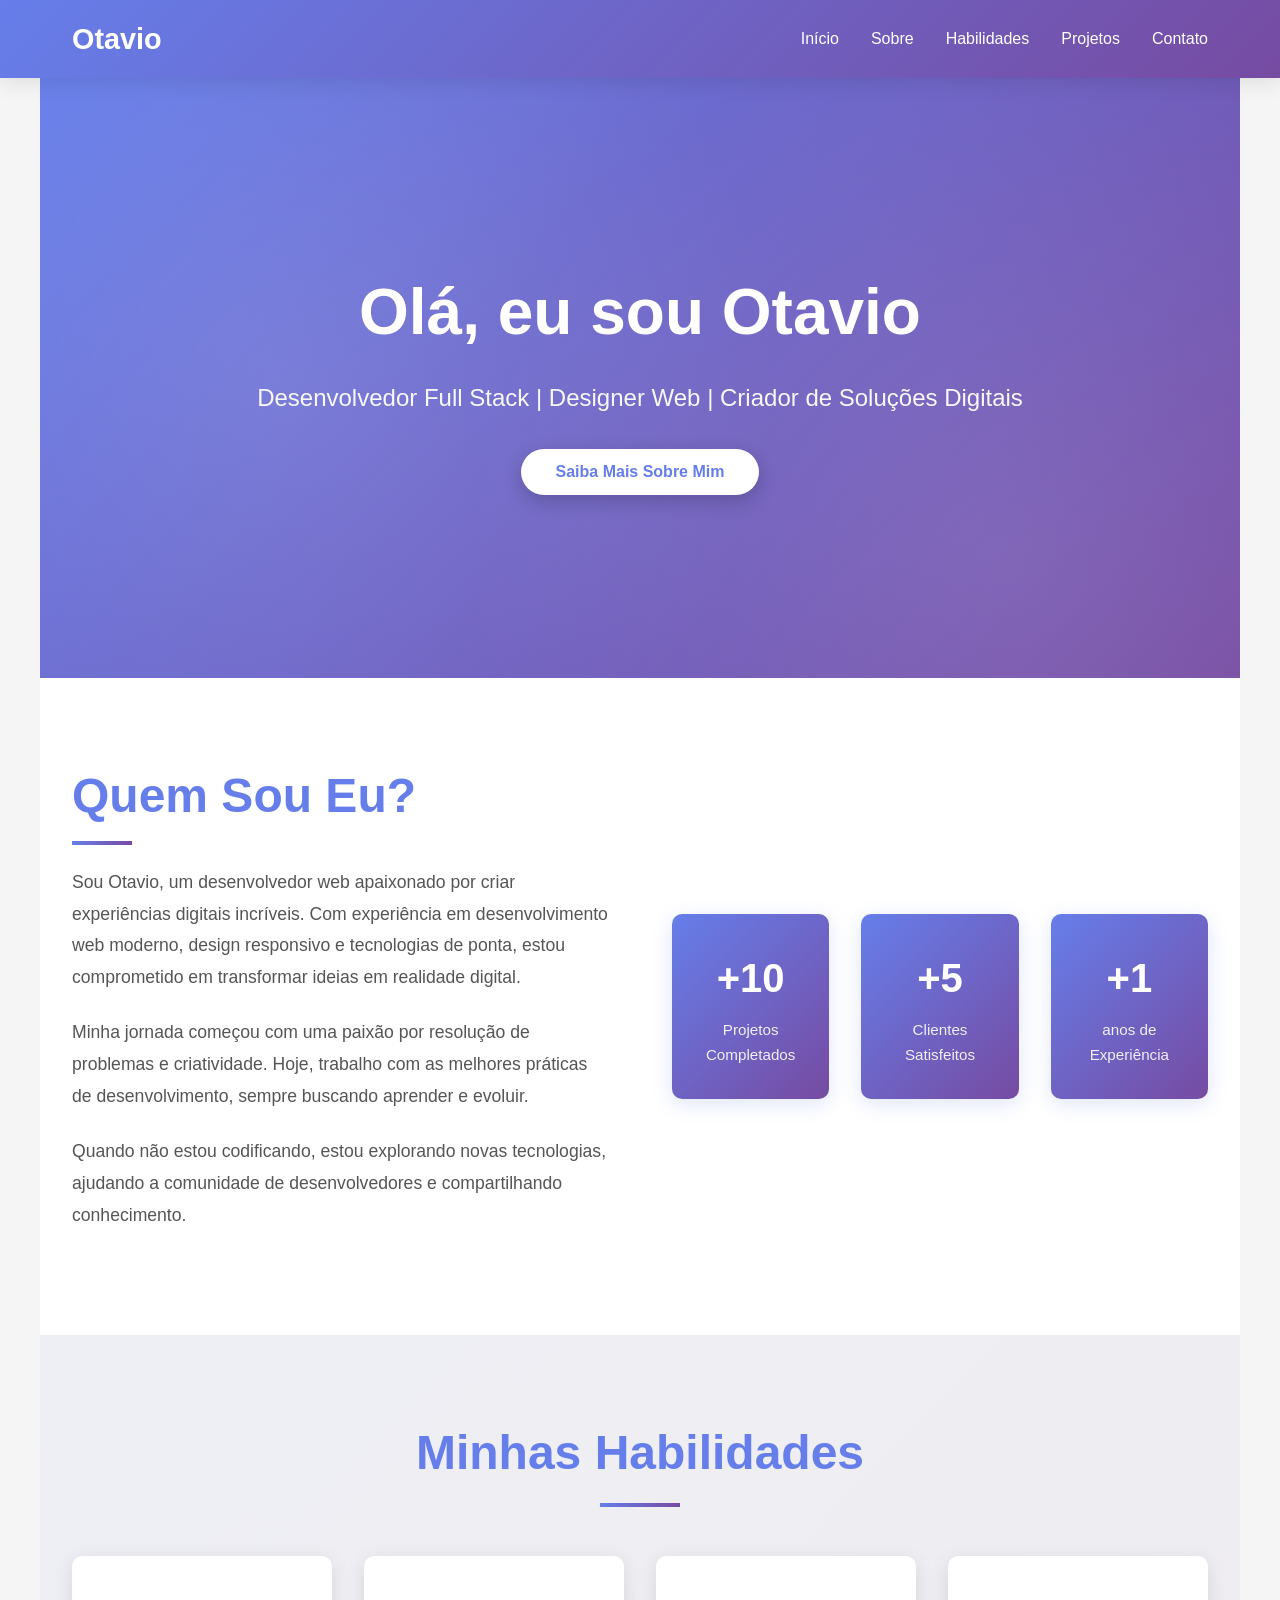
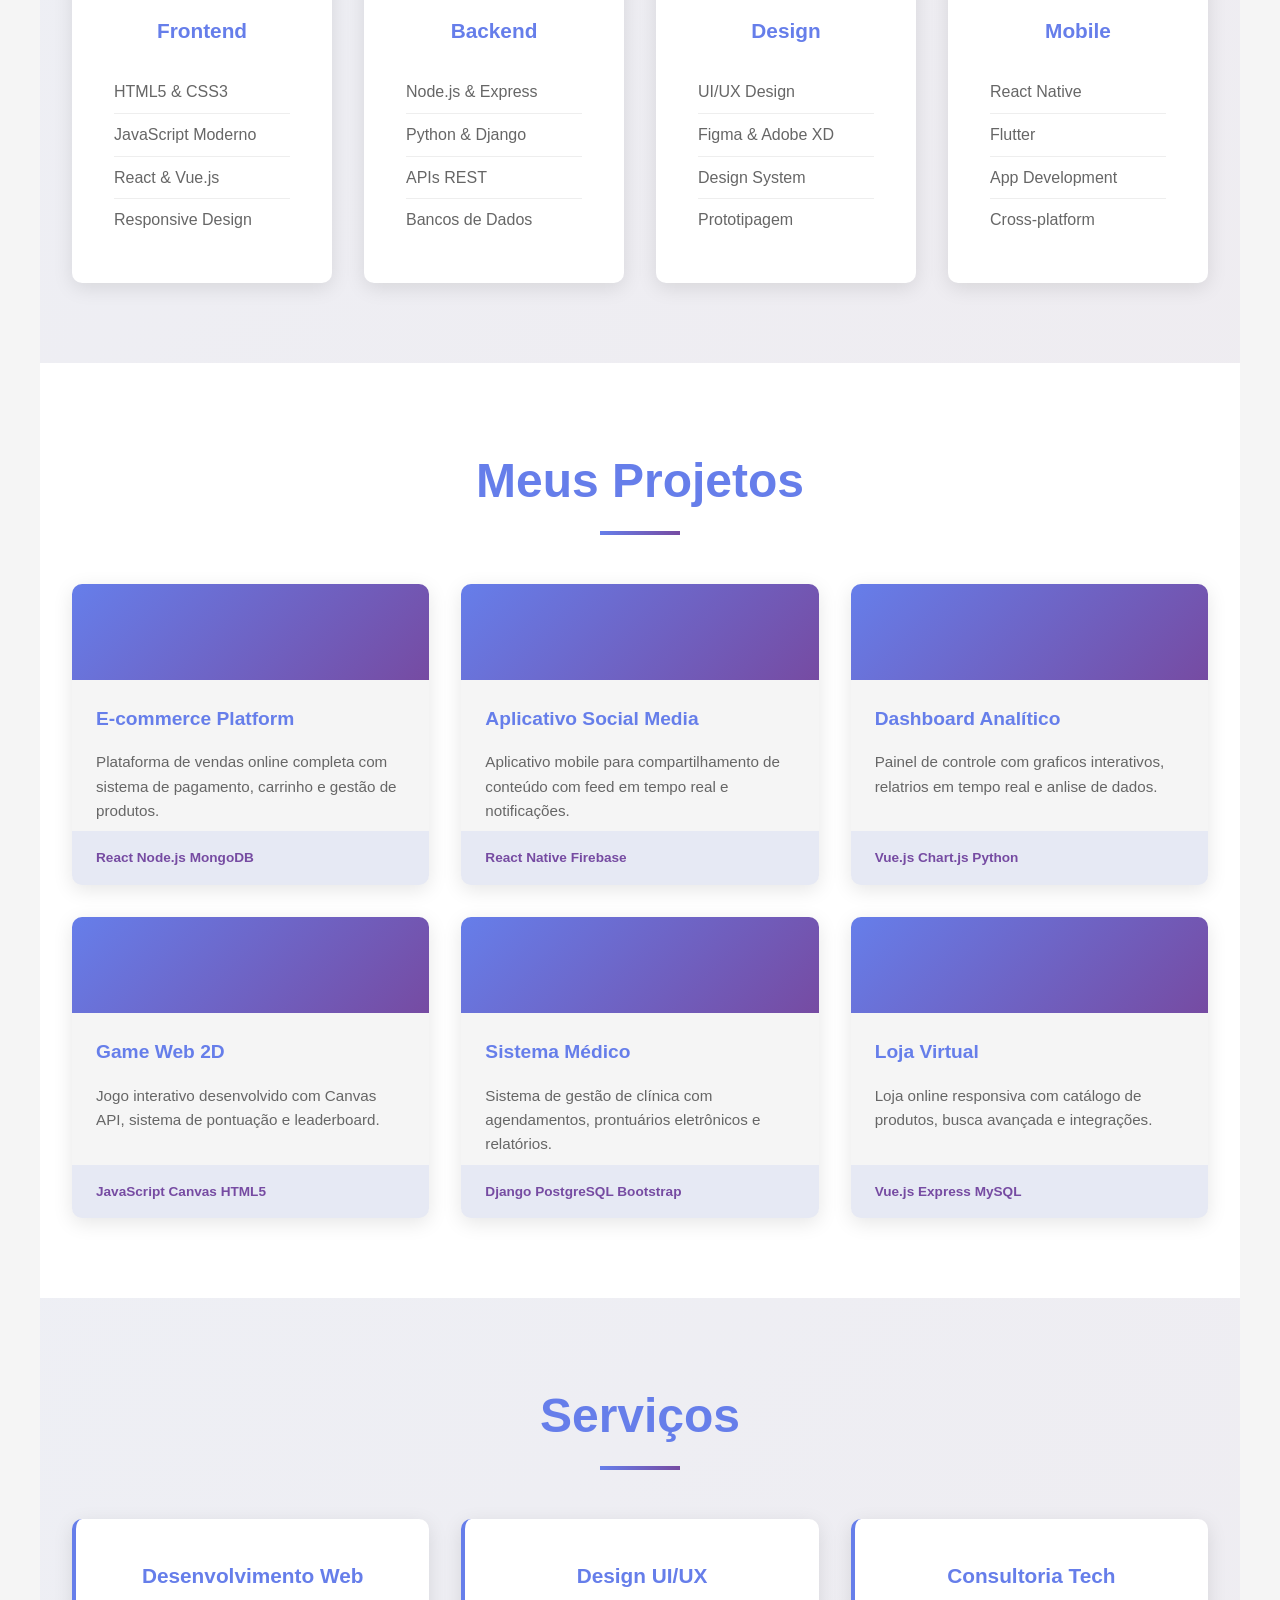
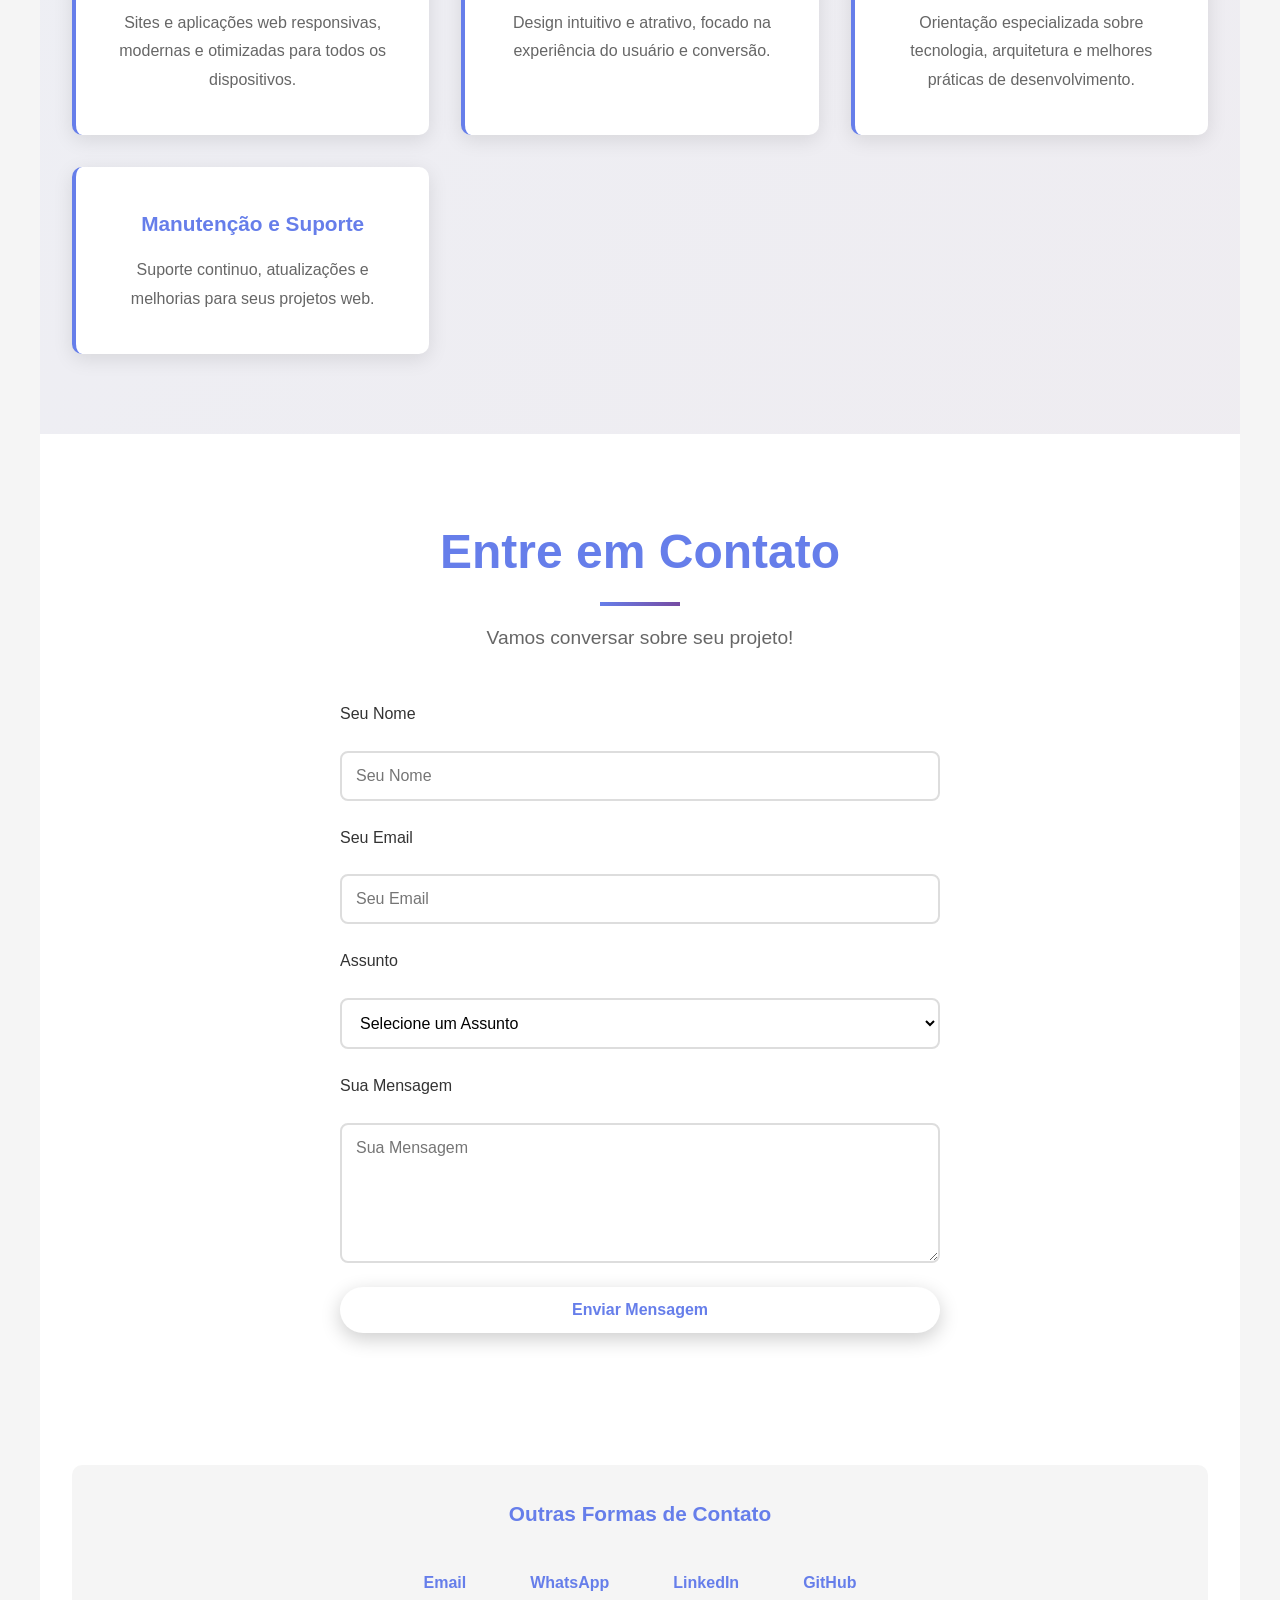
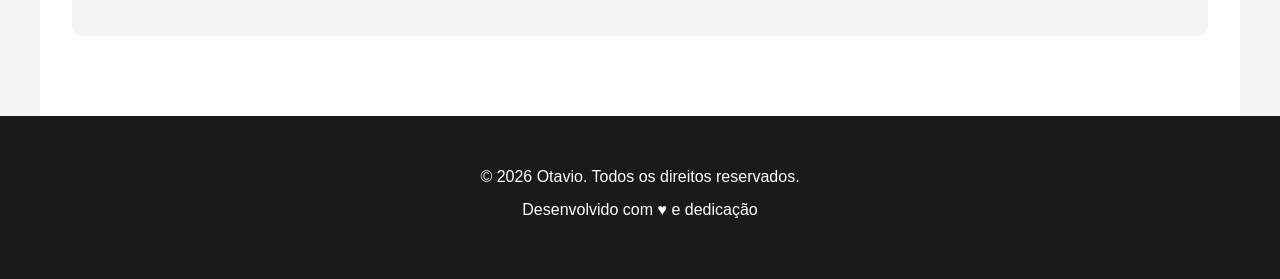
==== index.html @ f1b95c75 "Site inicial - Portfólio Otavio" ====
<!DOCTYPE html>
<html lang="pt-BR">
<head>
    <meta charset="UTF-8">
    <meta name="viewport" content="width=device-width, initial-scale=1.0">
    <meta name="description" content="Portfólio de Otavio — desenvolvedor full stack e designer web. Projetos, serviços e contato.">
    <meta name="theme-color" content="#667eea">
    <title>Otavio - Desenvolvedor & Criativo</title>
    <link rel="stylesheet" href="style.css">
    <link rel="icon" href="favicon.svg" type="image/svg+xml">
</head>
<body>
    <header>
        <nav class="navbar" aria-label="Navegação principal">
            <div class="logo">Otavio</div>
            <ul class="nav-menu">
                <li><a href="#inicio">Início</a></li>
                <li><a href="#sobre">Sobre</a></li>
                <li><a href="#habilidades">Habilidades</a></li>
                <li><a href="#projetos">Projetos</a></li>
                <li><a href="#contato">Contato</a></li>
            </ul>
        </nav>
    </header>

    <main>
        <!-- HERO SECTION -->
        <section id="inicio" class="hero">
            <div class="hero-content">
                <h1>Olá, eu sou Otavio</h1>
                <p>Desenvolvedor Full Stack | Designer Web | Criador de Soluções Digitais</p>
                <button id="btn-explorar" class="btn-primary">Saiba Mais Sobre Mim</button>
            </div>
        </section>

        <!-- ABOUT SECTION -->
        <section id="sobre" class="about">
            <div class="about-container">
                <div class="about-text">
                    <h2>Quem Sou Eu?</h2>
                    <p>Sou Otavio, um desenvolvedor web apaixonado por criar experiências digitais incríveis. Com experiência em desenvolvimento web moderno, design responsivo e tecnologias de ponta, estou comprometido em transformar ideias em realidade digital.</p>
                    <p>Minha jornada começou com uma paixão por resolução de problemas e criatividade. Hoje, trabalho com as melhores práticas de desenvolvimento, sempre buscando aprender e evoluir.</p>
                    <p>Quando não estou codificando, estou explorando novas tecnologias, ajudando a comunidade de desenvolvedores e compartilhando conhecimento.</p>
                </div>
                <div class="about-stats">
                    <div class="stat">
                        <h3>+10</h3>
                        <p>Projetos Completados</p>
                    </div>
                    <div class="stat">
                        <h3>+5</h3>
                        <p>Clientes Satisfeitos</p>
                    </div>
                    <div class="stat">
                        <h3>+1</h3>
                        <p>anos de Experiência</p>
                    </div>
                </div>
            </div>
        </section>

        <!-- SKILLS SECTION -->
        <section id="habilidades" class="skills">
            <h2>Minhas Habilidades</h2>
            <div class="skills-grid">
                <div class="skill-card">
                    <div class="skill-icon"></div>
                    <h3>Frontend</h3>
                    <ul>
                        <li>HTML5 & CSS3</li>
                        <li>JavaScript Moderno</li>
                        <li>React & Vue.js</li>
                        <li>Responsive Design</li>
                    </ul>
                </div>
                <div class="skill-card">
                    <div class="skill-icon"></div>
                    <h3>Backend</h3>
                    <ul>
                        <li>Node.js & Express</li>
                        <li>Python & Django</li>
                        <li>APIs REST</li>
                        <li>Bancos de Dados</li>
                    </ul>
                </div>
                <div class="skill-card">
                    <div class="skill-icon"></div>
                    <h3>Design</h3>
                    <ul>
                        <li>UI/UX Design</li>
                        <li>Figma & Adobe XD</li>
                        <li>Design System</li>
                        <li>Prototipagem</li>
                    </ul>
                </div>
                <div class="skill-card">
                    <div class="skill-icon"></div>
                    <h3>Mobile</h3>
                    <ul>
                        <li>React Native</li>
                        <li>Flutter</li>
                        <li>App Development</li>
                        <li>Cross-platform</li>
                    </ul>
                </div>
            </div>
        </section>

        <!-- PROJECTS SECTION -->
        <section id="projetos" class="projects">
            <h2>Meus Projetos</h2>
            <div class="projects-grid">
                <div class="project-card">
                    <div class="project-image"></div>
                    <h3>E-commerce Platform</h3>
                    <p>Plataforma de vendas online completa com sistema de pagamento, carrinho e gestão de produtos.</p>
                    <span class="project-tech">React  Node.js  MongoDB</span>
                </div>
                <div class="project-card">
                    <div class="project-image"></div>
                    <h3>Aplicativo Social Media</h3>
                    <p>Aplicativo mobile para compartilhamento de conteúdo com feed em tempo real e notificações.</p>
                    <span class="project-tech">React Native  Firebase</span>
                </div>
                <div class="project-card">
                    <div class="project-image"></div>
                    <h3>Dashboard Analítico</h3>
                    <p>Painel de controle com graficos interativos, relatrios em tempo real e anlise de dados.</p>
                    <span class="project-tech">Vue.js  Chart.js  Python</span>
                </div>
                <div class="project-card">
                    <div class="project-image"></div>
                    <h3>Game Web 2D</h3>
                    <p>Jogo interativo desenvolvido com Canvas API, sistema de pontuação e leaderboard.</p>
                    <span class="project-tech">JavaScript  Canvas  HTML5</span>
                </div>
                <div class="project-card">
                    <div class="project-image"></div>
                    <h3>Sistema Médico</h3>
                    <p>Sistema de gestão de clínica com agendamentos, prontuários eletrônicos e relatórios.</p>
                    <span class="project-tech">Django  PostgreSQL  Bootstrap</span>
                </div>
                <div class="project-card">
                    <div class="project-image"></div>
                    <h3>Loja Virtual</h3>
                    <p>Loja online responsiva com catálogo de produtos, busca avançada e integrações.</p>
                    <span class="project-tech">Vue.js  Express  MySQL</span>
                </div>
            </div>
        </section>

        <!-- SERVICES SECTION -->
        <section class="services">
            <h2>Serviços</h2>
            <div class="services-grid">
                <div class="service-card">
                    <h3>Desenvolvimento Web</h3>
                    <p>Sites e aplicações web responsivas, modernas e otimizadas para todos os dispositivos.</p>
                </div>
                <div class="service-card">
                    <h3>Design UI/UX</h3>
                    <p>Design intuitivo e atrativo, focado na experiência do usuário e conversão.</p>
                </div>
                <div class="service-card">
                    <h3>Consultoria Tech</h3>
                    <p>Orientação especializada sobre tecnologia, arquitetura e melhores práticas de desenvolvimento.</p>
                </div>
                <div class="service-card">
                    <h3>Manutenção e Suporte</h3>
                    <p>Suporte continuo, atualizações e melhorias para seus projetos web.</p>
                </div>
            </div>
        </section>

        <!-- CONTACT SECTION -->
        <section id="contato" class="contact">
            <h2>Entre em Contato</h2>
            <p class="contact-subtitle">Vamos conversar sobre seu projeto!</p>
                <form id="contact-form" class="contact-form">
                <label class="sr-only" for="name">Seu Nome</label>
                <input id="name" name="name" type="text" placeholder="Seu Nome" required>

                <label class="sr-only" for="email">Seu Email</label>
                <input id="email" name="email" type="email" placeholder="Seu Email" required>

                <label class="sr-only" for="subject">Assunto</label>
                <select id="subject" name="subject" required>
                    <option value="">Selecione um Assunto</option>
                    <option value="projeto">Novo Projeto</option>
                    <option value="consultoria">Consultoria</option>
                    <option value="suporte">Suporte</option>
                    <option value="outro">Outro</option>
                </select>

                <label class="sr-only" for="message">Sua Mensagem</label>
                <textarea id="message" name="message" placeholder="Sua Mensagem" rows="6" required></textarea>

                <button type="submit" class="btn-primary">Enviar Mensagem</button>
            </form>
            <div id="form-message"></div>
            
            <div class="contact-info">
                <h3>Outras Formas de Contato</h3>
                <div class="contact-links">
                    <a href="mailto:otavioilha15@gmail.com"> Email</a>
                    <a href="https://wa.me/5512992494622" target="_blank" rel="noopener noreferrer"> WhatsApp</a>
                    <a href="https://www.linkedin.com/" target="_blank" rel="noopener noreferrer"> LinkedIn</a>
                    <a href="https://github.com/" target="_blank" rel="noopener noreferrer"> GitHub</a>
                </div>
            </div>
        </section>
    </main>

    <footer>
        <p>&copy; 2026 Otavio. Todos os direitos reservados.</p>
        <p>Desenvolvido com ♥ e dedicação</p>
    </footer>

    <script src="script.js"></script>
</body>
</html>
---- style.css ----
* {
    margin: 0;
    padding: 0;
    box-sizing: border-box;
}

:root {
    --primary: #667eea;
    --secondary: #764ba2;
    --dark: #1a1a1a;
    --light: #f5f5f5;
    --white: #ffffff;
    --accent: #ff6b6b;
}

html {
    scroll-behavior: smooth;
}

body {
    font-family: 'Segoe UI', Tahoma, Geneva, Verdana, sans-serif;
    line-height: 1.6;
    color: #333;
    background: var(--light);
}

/* HEADER E NAVBAR */
header {
    background: linear-gradient(135deg, var(--primary) 0%, var(--secondary) 100%);
    position: sticky;
    top: 0;
    z-index: 1000;
    box-shadow: 0 4px 20px rgba(0, 0, 0, 0.1);
}

.navbar {
    max-width: 1200px;
    margin: 0 auto;
    display: flex;
    justify-content: space-between;
    align-items: center;
    padding: 1rem 2rem;
}

.logo {
    font-size: 1.8rem;
    font-weight: bold;
    color: var(--white);
    text-decoration: none;
}

.nav-menu {
    display: flex;
    list-style: none;
    gap: 2rem;
}

.nav-menu a {
    color: var(--white);
    text-decoration: none;
    transition: opacity 0.3s, text-shadow 0.3s;
    font-weight: 500;
}

.nav-menu a:hover {
    opacity: 0.8;
    text-shadow: 0 0 10px rgba(255, 255, 255, 0.5);
}

/* HERO SECTION */
.hero {
    background: linear-gradient(135deg, var(--primary) 0%, var(--secondary) 100%);
    color: var(--white);
    padding: 120px 2rem;
    text-align: center;
    min-height: 600px;
    display: flex;
    align-items: center;
    justify-content: center;
    position: relative;
    overflow: hidden;
}

.hero::before {
    content: '';
    position: absolute;
    top: 0;
    left: 0;
    right: 0;
    bottom: 0;
    background: radial-gradient(circle at 20% 50%, rgba(255, 255, 255, 0.1) 0%, transparent 50%),
                radial-gradient(circle at 80% 80%, rgba(255, 255, 255, 0.1) 0%, transparent 50%);
    pointer-events: none;
}

.hero-content {
    position: relative;
    z-index: 1;
}

.hero-content h1 {
    font-size: 4rem;
    margin-bottom: 1rem;
    animation: slideDown 0.8s ease-out;
    font-weight: 700;
}

.hero-content p {
    font-size: 1.5rem;
    margin-bottom: 2rem;
    animation: slideUp 0.8s ease-out;
    opacity: 0.95;
}

@keyframes slideDown {
    from {
        opacity: 0;
        transform: translateY(-30px);
    }
    to {
        opacity: 1;
        transform: translateY(0);
    }
}

@keyframes slideUp {
    from {
        opacity: 0;
        transform: translateY(30px);
    }
    to {
        opacity: 1;
        transform: translateY(0);
    }
}

/* BUTTONS */
.btn-primary {
    background: var(--white);
    color: var(--primary);
    padding: 14px 35px;
    border: none;
    border-radius: 50px;
    font-size: 1rem;
    font-weight: bold;
    cursor: pointer;
    transition: all 0.3s ease;
    box-shadow: 0 6px 20px rgba(0, 0, 0, 0.2);
    display: inline-block;
}

.btn-primary:hover {
    transform: translateY(-3px);
    box-shadow: 0 10px 30px rgba(0, 0, 0, 0.3);
}

.btn-primary:active {
    transform: translateY(0);
}

/* MAIN */
main {
    max-width: 1200px;
    margin: 0 auto;
}

/* ABOUT SECTION */
.about {
    padding: 80px 2rem;
    background: var(--white);
}

.about-container {
    display: grid;
    grid-template-columns: 1fr 1fr;
    gap: 4rem;
    align-items: center;
}

.about-text h2 {
    font-size: 3rem;
    color: var(--primary);
    margin-bottom: 2rem;
    position: relative;
}

.about-text h2::after {
    content: '';
    position: absolute;
    bottom: -10px;
    left: 0;
    width: 60px;
    height: 4px;
    background: linear-gradient(90deg, var(--primary), var(--secondary));
}

.about-text p {
    font-size: 1.1rem;
    color: #555;
    margin-bottom: 1.5rem;
    line-height: 1.8;
}

.about-stats {
    display: grid;
    grid-template-columns: repeat(3, 1fr);
    gap: 2rem;
}

.stat {
    background: linear-gradient(135deg, var(--primary) 0%, var(--secondary) 100%);
    color: var(--white);
    padding: 2rem;
    border-radius: 10px;
    text-align: center;
    box-shadow: 0 5px 20px rgba(102, 126, 234, 0.2);
}

.stat h3 {
    font-size: 2.5rem;
    margin-bottom: 0.5rem;
}

.stat p {
    font-size: 0.95rem;
    opacity: 0.9;
}

/* SKILLS SECTION */
.skills {
    padding: 80px 2rem;
    background: linear-gradient(135deg, rgba(102, 126, 234, 0.05) 0%, rgba(118, 75, 162, 0.05) 100%);
}

.skills h2 {
    text-align: center;
    font-size: 3rem;
    color: var(--primary);
    margin-bottom: 4rem;
    position: relative;
}

.skills h2::after {
    content: '';
    position: absolute;
    bottom: -15px;
    left: 50%;
    transform: translateX(-50%);
    width: 80px;
    height: 4px;
    background: linear-gradient(90deg, var(--primary), var(--secondary));
}

.skills-grid {
    display: grid;
    grid-template-columns: repeat(auto-fit, minmax(250px, 1fr));
    gap: 2rem;
}

.skill-card {
    background: var(--white);
    padding: 2.5rem;
    border-radius: 10px;
    text-align: center;
    box-shadow: 0 5px 20px rgba(0, 0, 0, 0.1);
    transition: all 0.3s;
    border: 2px solid transparent;
}

.skill-card:hover {
    transform: translateY(-10px);
    border-color: var(--primary);
    box-shadow: 0 15px 40px rgba(102, 126, 234, 0.2);
}

.skill-icon {
    font-size: 3rem;
    margin-bottom: 1rem;
}

.skill-card h3 {
    color: var(--primary);
    margin-bottom: 1.5rem;
    font-size: 1.3rem;
}

.skill-card ul {
    list-style: none;
    text-align: left;
}

.skill-card li {
    padding: 0.5rem 0;
    color: #666;
    border-bottom: 1px solid #eee;
}

.skill-card li:last-child {
    border-bottom: none;
}

/* PROJECTS SECTION */
.projects {
    padding: 80px 2rem;
    background: var(--white);
}

.projects h2 {
    text-align: center;
    font-size: 3rem;
    color: var(--primary);
    margin-bottom: 4rem;
    position: relative;
}

.projects h2::after {
    content: '';
    position: absolute;
    bottom: -15px;
    left: 50%;
    transform: translateX(-50%);
    width: 80px;
    height: 4px;
    background: linear-gradient(90deg, var(--primary), var(--secondary));
}

.projects-grid {
    display: grid;
    grid-template-columns: repeat(auto-fit, minmax(300px, 1fr));
    gap: 2rem;
}

.project-card {
    background: var(--light);
    border-radius: 10px;
    overflow: hidden;
    box-shadow: 0 5px 20px rgba(0, 0, 0, 0.1);
    transition: all 0.3s;
    display: flex;
    flex-direction: column;
}

.project-card:hover {
    transform: translateY(-10px);
    box-shadow: 0 15px 40px rgba(102, 126, 234, 0.2);
}

.project-image {
    background: linear-gradient(135deg, var(--primary) 0%, var(--secondary) 100%);
    color: var(--white);
    font-size: 3rem;
    padding: 3rem;
    text-align: center;
    display: flex;
    align-items: center;
    justify-content: center;
}

.project-card h3 {
    color: var(--primary);
    padding: 1.5rem 1.5rem 0.5rem;
    font-size: 1.2rem;
}

.project-card p {
    padding: 0.5rem 1.5rem;
    color: #666;
    font-size: 0.95rem;
    flex-grow: 1;
}

.project-tech {
    display: block;
    padding: 1rem 1.5rem;
    color: var(--secondary);
    font-size: 0.85rem;
    font-weight: bold;
    background: rgba(102, 126, 234, 0.1);
}

/* SERVICES SECTION */
.services {
    padding: 80px 2rem;
    background: linear-gradient(135deg, rgba(102, 126, 234, 0.05) 0%, rgba(118, 75, 162, 0.05) 100%);
}

.services h2 {
    text-align: center;
    font-size: 3rem;
    color: var(--primary);
    margin-bottom: 4rem;
    position: relative;
}

.services h2::after {
    content: '';
    position: absolute;
    bottom: -15px;
    left: 50%;
    transform: translateX(-50%);
    width: 80px;
    height: 4px;
    background: linear-gradient(90deg, var(--primary), var(--secondary));
}

.services-grid {
    display: grid;
    grid-template-columns: repeat(auto-fit, minmax(280px, 1fr));
    gap: 2rem;
}

.service-card {
    background: var(--white);
    padding: 2.5rem;
    border-radius: 10px;
    text-align: center;
    box-shadow: 0 5px 20px rgba(0, 0, 0, 0.1);
    transition: all 0.3s;
    border-left: 4px solid var(--primary);
}

.service-card:hover {
    transform: translateY(-10px);
    box-shadow: 0 15px 40px rgba(102, 126, 234, 0.2);
    border-left-color: var(--accent);
}

.service-card h3 {
    color: var(--primary);
    margin-bottom: 1rem;
    font-size: 1.3rem;
}

.service-card p {
    color: #666;
    line-height: 1.8;
}

/* CONTACT SECTION */
.contact {
    padding: 80px 2rem;
    background: var(--white);
}

.contact h2 {
    text-align: center;
    font-size: 3rem;
    color: var(--primary);
    margin-bottom: 1rem;
    position: relative;
}

.contact h2::after {
    content: '';
    position: absolute;
    bottom: -15px;
    left: 50%;
    transform: translateX(-50%);
    width: 80px;
    height: 4px;
    background: linear-gradient(90deg, var(--primary), var(--secondary));
}

.contact-subtitle {
    text-align: center;
    font-size: 1.2rem;
    color: #666;
    margin-bottom: 3rem;
    margin-top: 2rem;
}

.contact-form {
    max-width: 600px;
    margin: 3rem auto;
    display: flex;
    flex-direction: column;
    gap: 1.5rem;
}

.contact-form input,
.contact-form select,
.contact-form textarea {
    padding: 14px;
    border: 2px solid #ddd;
    border-radius: 8px;
    font-family: inherit;
    font-size: 1rem;
    transition: all 0.3s;
    background: var(--white);
}

.contact-form input:focus,
.contact-form select:focus,
.contact-form textarea:focus {
    outline: none;
    border-color: var(--primary);
    box-shadow: 0 0 0 4px rgba(102, 126, 234, 0.1);
}

#form-message {
    text-align: center;
    margin-top: 1rem;
    min-height: 20px;
    font-weight: bold;
    padding: 0.5rem;
}

.contact-info {
    margin-top: 4rem;
    text-align: center;
    padding: 2rem;
    background: var(--light);
    border-radius: 10px;
}

.contact-info h3 {
    color: var(--primary);
    margin-bottom: 2rem;
    font-size: 1.3rem;
}

.contact-links {
    display: flex;
    gap: 2rem;
    justify-content: center;
    flex-wrap: wrap;
}

.contact-links a {
    color: var(--primary);
    text-decoration: none;
    font-weight: bold;
    transition: all 0.3s;
    padding: 0.5rem 1rem;
    border-radius: 5px;
}

.contact-links a:hover {
    background: var(--primary);
    color: var(--white);
}

/* FOOTER */
footer {
    background: var(--dark);
    color: var(--white);
    text-align: center;
    padding: 3rem 2rem;
    margin-top: 0;
}

footer p {
    margin-bottom: 0.5rem;
}

/* RESPONSIVE */
@media (max-width: 768px) {
    .hero-content h1 {
        font-size: 2.5rem;
    }

    .hero-content p {
        font-size: 1.1rem;
    }

    .nav-menu {
        gap: 1rem;
        font-size: 0.9rem;
    }

    .about-container {
        grid-template-columns: 1fr;
        gap: 2rem;
    }

    .about-stats {
        grid-template-columns: 1fr;
    }

    .about-text h2,
    .skills h2,
    .projects h2,
    .services h2,
    .contact h2 {
        font-size: 2rem;
    }

    .hero {
        padding: 60px 1rem;
        min-height: 400px;
    }
}

@media (max-width: 480px) {
    .navbar {
        flex-direction: column;
        gap: 1rem;
        padding: 0.5rem 1rem;
    }

    .nav-menu {
        flex-direction: column;
        gap: 0.5rem;
        text-align: center;
    }

    .hero-content h1 {
        font-size: 1.8rem;
    }

    .hero-content p {
        font-size: 1rem;
    }

    .skills-grid,
    .projects-grid,
    .services-grid {
        grid-template-columns: 1fr;
    }

    .about-text h2,
    .skills h2,
    .projects h2,
    .services h2,
    .contact h2 {
        font-size: 1.5rem;
    }

    .contact-links {
        gap: 0.5rem;
    }
}
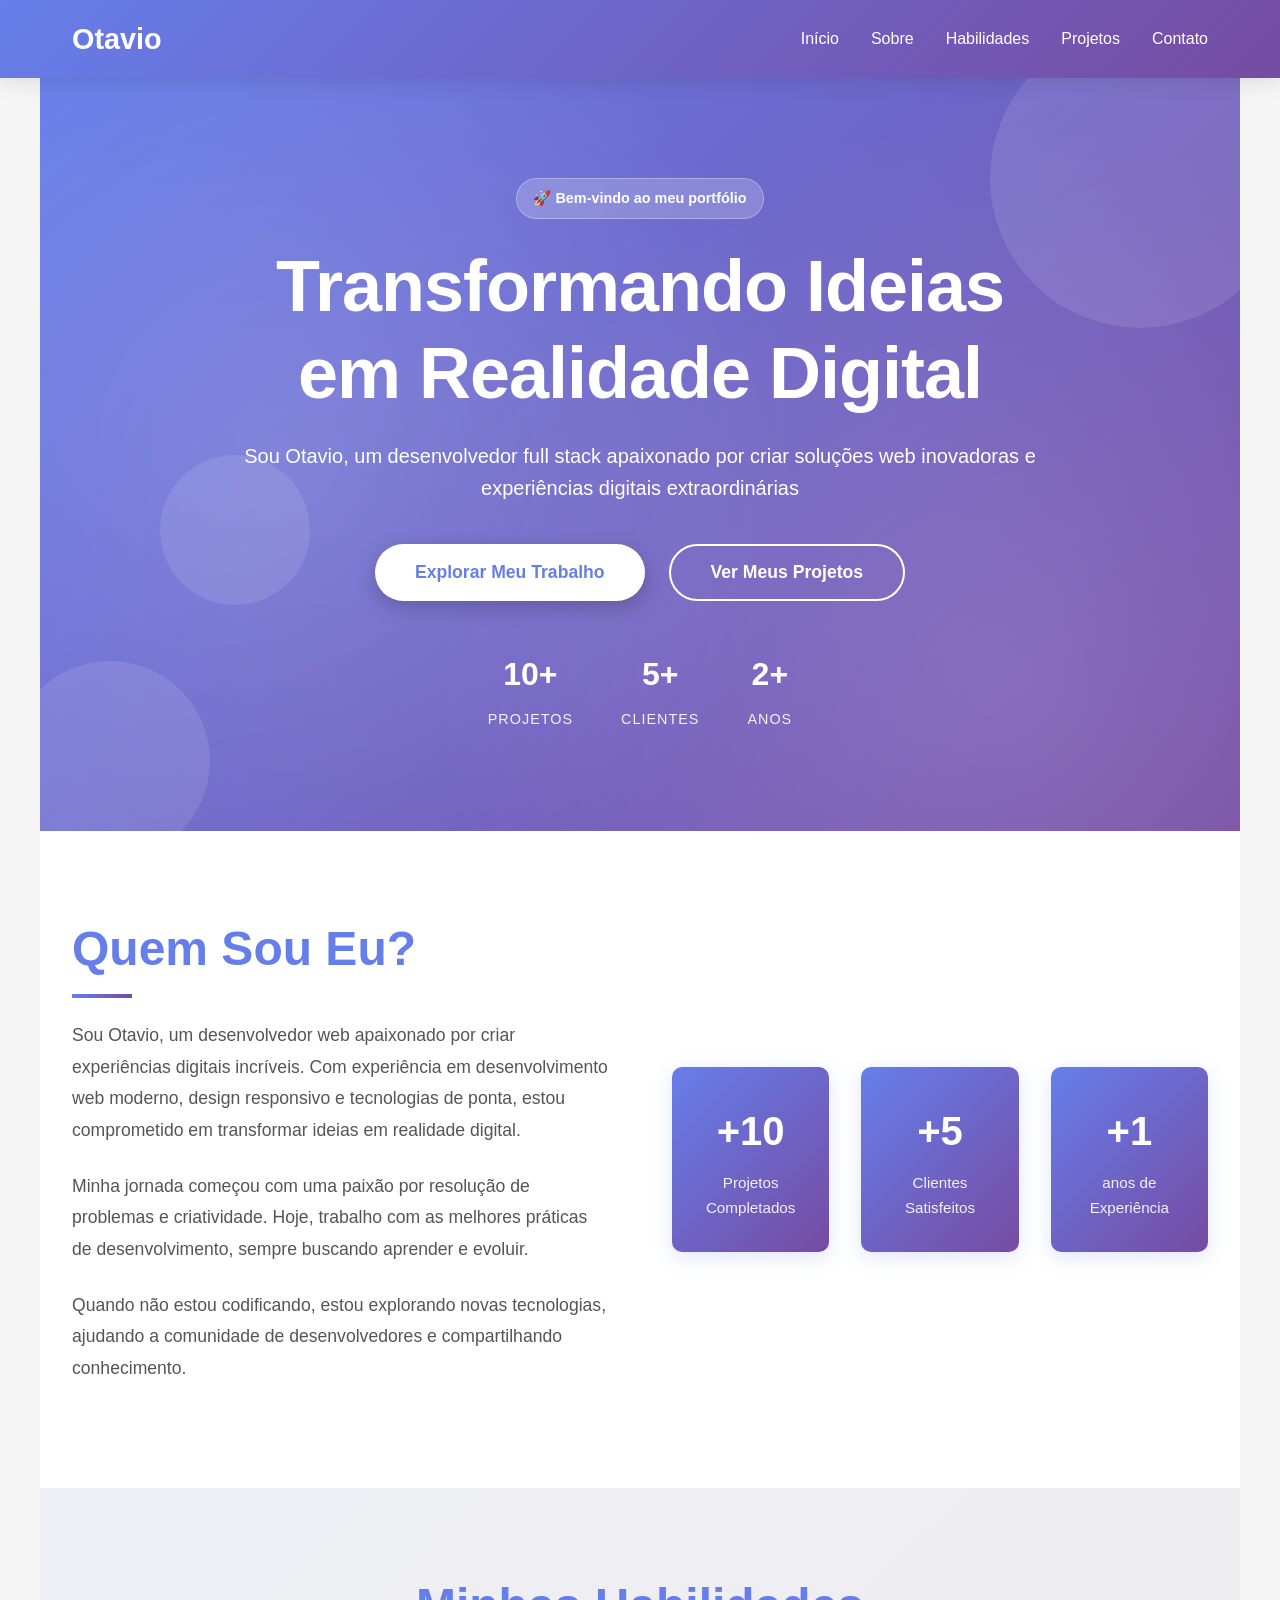
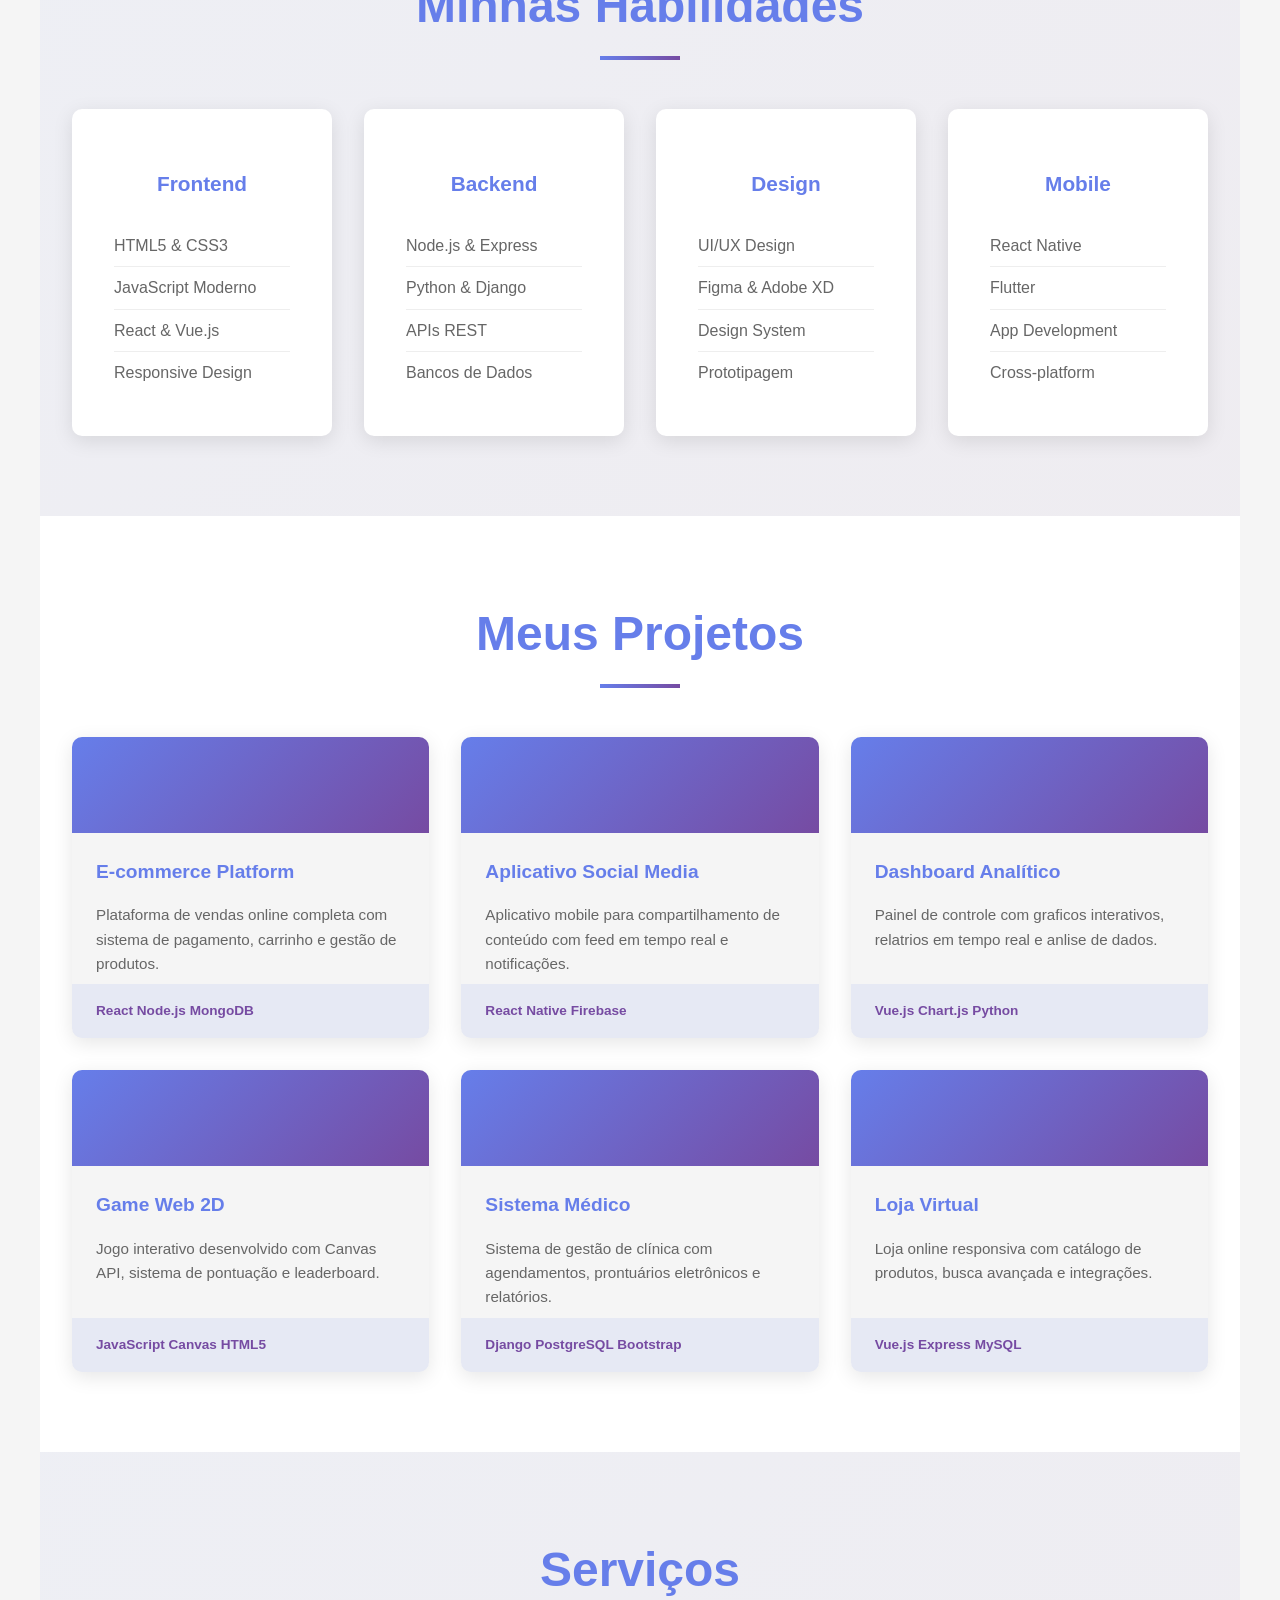
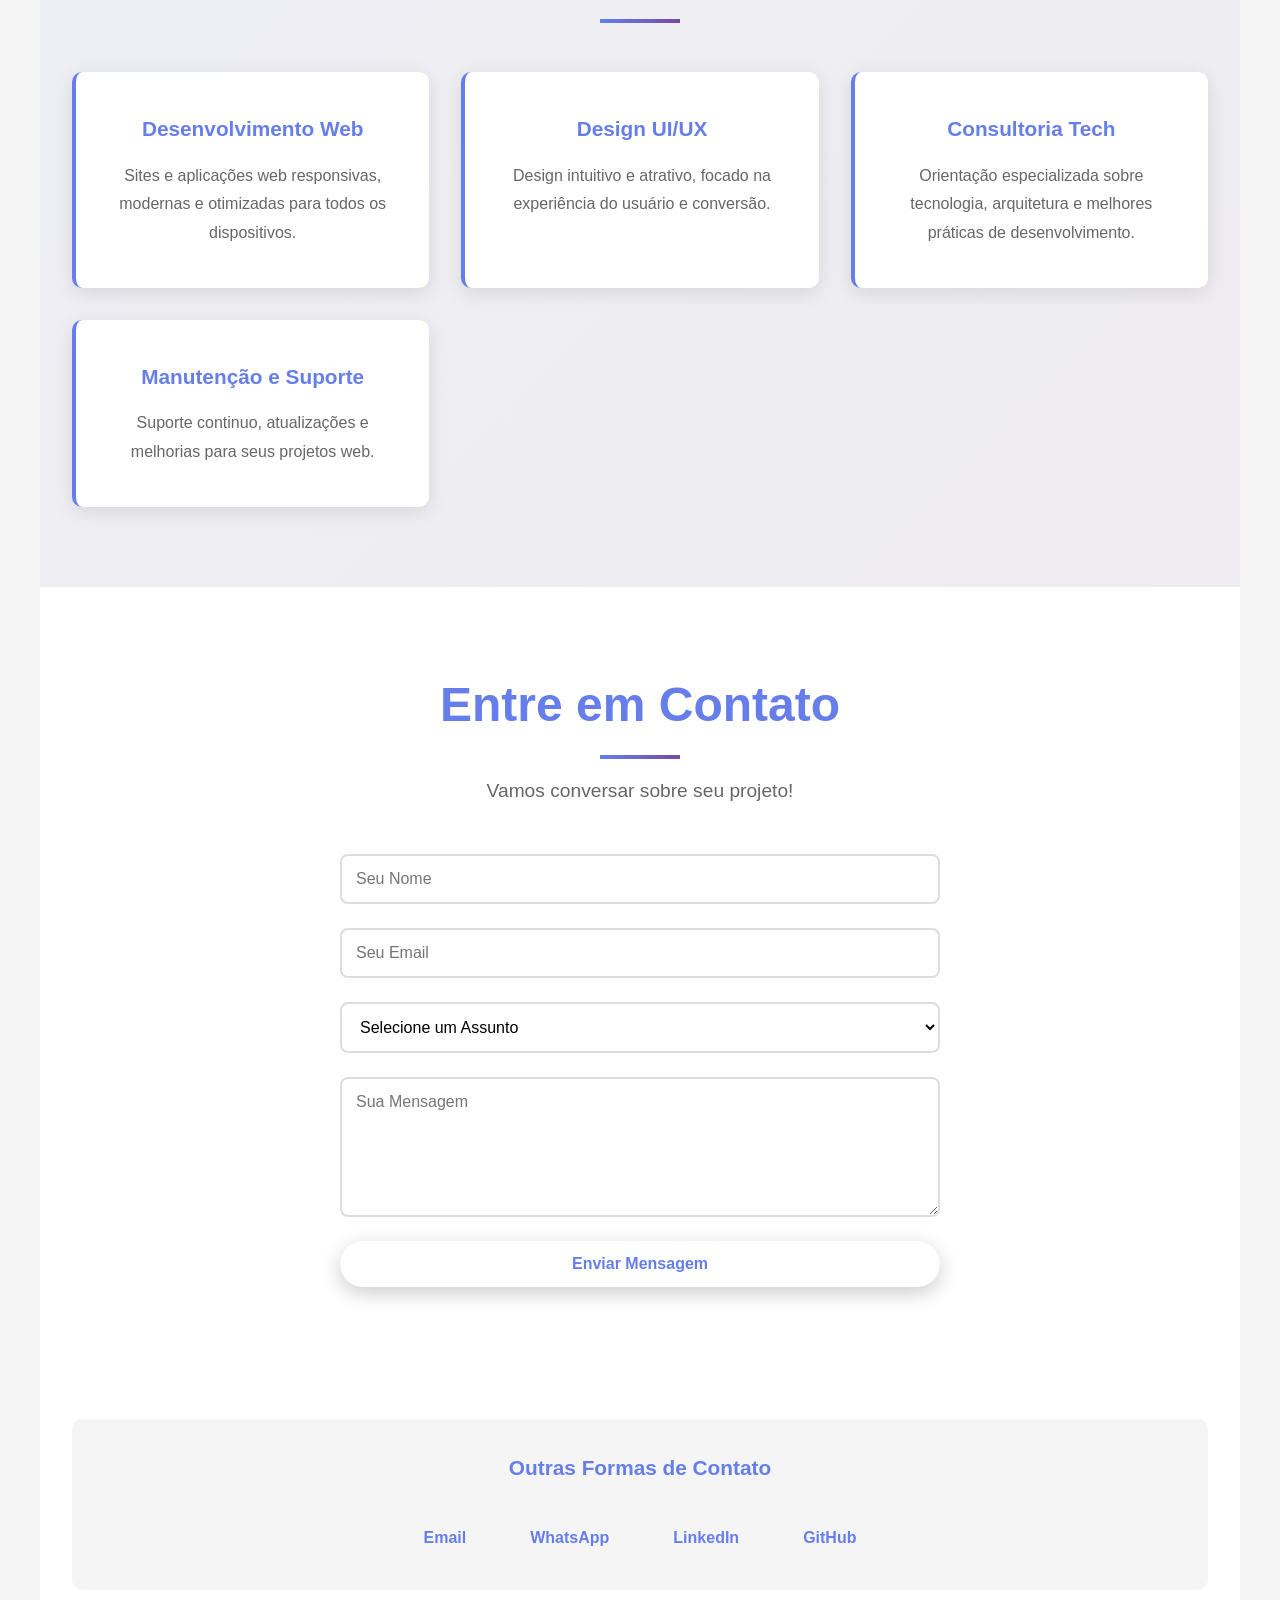
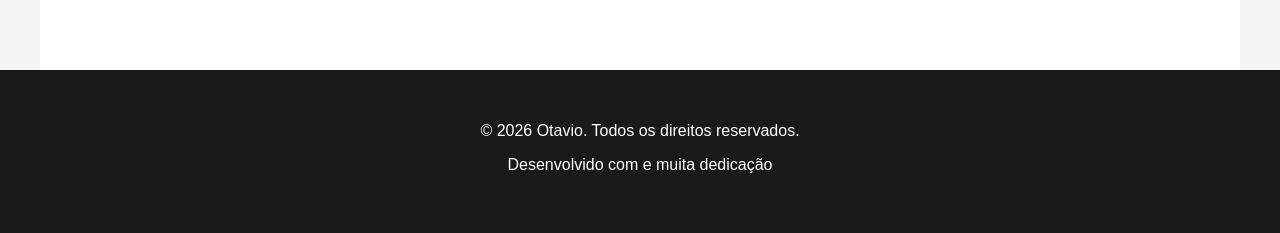
==== commit a523df96: "Modernize hero section with animated background, improved typography, and new CTA buttons" ====
--- a/index.html
+++ b/index.html
@@ -3,15 +3,12 @@
 <head>
     <meta charset="UTF-8">
     <meta name="viewport" content="width=device-width, initial-scale=1.0">
-    <meta name="description" content="Portfólio de Otavio — desenvolvedor full stack e designer web. Projetos, serviços e contato.">
-    <meta name="theme-color" content="#667eea">
     <title>Otavio - Desenvolvedor & Criativo</title>
     <link rel="stylesheet" href="style.css">
-    <link rel="icon" href="favicon.svg" type="image/svg+xml">
 </head>
 <body>
     <header>
-        <nav class="navbar" aria-label="Navegação principal">
+        <nav class="navbar">
             <div class="logo">Otavio</div>
             <ul class="nav-menu">
                 <li><a href="#inicio">Início</a></li>
@@ -26,10 +23,33 @@
     <main>
         <!-- HERO SECTION -->
         <section id="inicio" class="hero">
+            <div class="hero-bg-shapes">
+                <div class="shape shape-1"></div>
+                <div class="shape shape-2"></div>
+                <div class="shape shape-3"></div>
+            </div>
             <div class="hero-content">
-                <h1>Olá, eu sou Otavio</h1>
-                <p>Desenvolvedor Full Stack | Designer Web | Criador de Soluções Digitais</p>
-                <button id="btn-explorar" class="btn-primary">Saiba Mais Sobre Mim</button>
+                <div class="hero-tag">🚀 Bem-vindo ao meu portfólio</div>
+                <h1 class="hero-title">Transformando Ideias em Realidade Digital</h1>
+                <p class="hero-subtitle">Sou Otavio, um desenvolvedor full stack apaixonado por criar soluções web inovadoras e experiências digitais extraordinárias</p>
+                <div class="hero-buttons">
+                    <button id="btn-explorar" class="btn-primary btn-lg">Explorar Meu Trabalho</button>
+                    <button class="btn-secondary btn-lg">Ver Meus Projetos</button>
+                </div>
+                <div class="hero-stats">
+                    <div class="stat-item">
+                        <span class="stat-number">10+</span>
+                        <span class="stat-label">Projetos</span>
+                    </div>
+                    <div class="stat-item">
+                        <span class="stat-number">5+</span>
+                        <span class="stat-label">Clientes</span>
+                    </div>
+                    <div class="stat-item">
+                        <span class="stat-number">2+</span>
+                        <span class="stat-label">Anos</span>
+                    </div>
+                </div>
             </div>
         </section>
 
@@ -176,25 +196,17 @@
         <section id="contato" class="contact">
             <h2>Entre em Contato</h2>
             <p class="contact-subtitle">Vamos conversar sobre seu projeto!</p>
-                <form id="contact-form" class="contact-form">
-                <label class="sr-only" for="name">Seu Nome</label>
-                <input id="name" name="name" type="text" placeholder="Seu Nome" required>
-
-                <label class="sr-only" for="email">Seu Email</label>
-                <input id="email" name="email" type="email" placeholder="Seu Email" required>
-
-                <label class="sr-only" for="subject">Assunto</label>
-                <select id="subject" name="subject" required>
+            <form id="contact-form" class="contact-form">
+                <input type="text" placeholder="Seu Nome" required>
+                <input type="email" placeholder="Seu Email" required>
+                <select required>
                     <option value="">Selecione um Assunto</option>
                     <option value="projeto">Novo Projeto</option>
                     <option value="consultoria">Consultoria</option>
                     <option value="suporte">Suporte</option>
                     <option value="outro">Outro</option>
                 </select>
-
-                <label class="sr-only" for="message">Sua Mensagem</label>
-                <textarea id="message" name="message" placeholder="Sua Mensagem" rows="6" required></textarea>
-
+                <textarea placeholder="Sua Mensagem" rows="6" required></textarea>
                 <button type="submit" class="btn-primary">Enviar Mensagem</button>
             </form>
             <div id="form-message"></div>
@@ -203,9 +215,9 @@
                 <h3>Outras Formas de Contato</h3>
                 <div class="contact-links">
                     <a href="mailto:otavioilha15@gmail.com"> Email</a>
-                    <a href="https://wa.me/5512992494622" target="_blank" rel="noopener noreferrer"> WhatsApp</a>
-                    <a href="https://www.linkedin.com/" target="_blank" rel="noopener noreferrer"> LinkedIn</a>
-                    <a href="https://github.com/" target="_blank" rel="noopener noreferrer"> GitHub</a>
+                    <a href="https://wa.me/5512992494622"> WhatsApp</a>
+                    <a href="#"> LinkedIn</a>
+                    <a href="#"> GitHub</a>
                 </div>
             </div>
         </section>
@@ -213,7 +225,7 @@
 
     <footer>
         <p>&copy; 2026 Otavio. Todos os direitos reservados.</p>
-        <p>Desenvolvido com ♥ e dedicação</p>
+        <p>Desenvolvido com  e muita dedicação</p>
     </footer>
 
     <script src="script.js"></script>
--- a/style.css
+++ b/style.css
@@ -71,9 +71,9 @@
 .hero {
     background: linear-gradient(135deg, var(--primary) 0%, var(--secondary) 100%);
     color: var(--white);
-    padding: 120px 2rem;
-    text-align: center;
-    min-height: 600px;
+    padding: 100px 2rem;
+    text-align: center;
+    min-height: 700px;
     display: flex;
     align-items: center;
     justify-content: center;
@@ -88,31 +88,162 @@
     left: 0;
     right: 0;
     bottom: 0;
-    background: radial-gradient(circle at 20% 50%, rgba(255, 255, 255, 0.1) 0%, transparent 50%),
-                radial-gradient(circle at 80% 80%, rgba(255, 255, 255, 0.1) 0%, transparent 50%);
+    background: radial-gradient(circle at 20% 50%, rgba(255, 255, 255, 0.15) 0%, transparent 50%),
+                radial-gradient(circle at 80% 80%, rgba(255, 255, 255, 0.15) 0%, transparent 50%);
     pointer-events: none;
+}
+
+/* Animated background shapes */
+.hero-bg-shapes {
+    position: absolute;
+    width: 100%;
+    height: 100%;
+    top: 0;
+    left: 0;
+    overflow: hidden;
+    pointer-events: none;
+}
+
+.shape {
+    position: absolute;
+    opacity: 0.1;
+    border-radius: 50%;
+}
+
+.shape-1 {
+    width: 300px;
+    height: 300px;
+    background: var(--white);
+    top: -50px;
+    right: -50px;
+    animation: float 8s ease-in-out infinite;
+}
+
+.shape-2 {
+    width: 200px;
+    height: 200px;
+    background: var(--white);
+    bottom: -30px;
+    left: -30px;
+    animation: float 10s ease-in-out infinite reverse;
+}
+
+.shape-3 {
+    width: 150px;
+    height: 150px;
+    background: var(--white);
+    top: 50%;
+    left: 10%;
+    animation: float 12s ease-in-out infinite;
+}
+
+@keyframes float {
+    0%, 100% {
+        transform: translateY(0px) translateX(0px);
+    }
+    50% {
+        transform: translateY(30px) translateX(20px);
+    }
 }
 
 .hero-content {
     position: relative;
     z-index: 1;
-}
-
-.hero-content h1 {
-    font-size: 4rem;
-    margin-bottom: 1rem;
-    animation: slideDown 0.8s ease-out;
-    font-weight: 700;
-}
-
-.hero-content p {
-    font-size: 1.5rem;
-    margin-bottom: 2rem;
-    animation: slideUp 0.8s ease-out;
+    max-width: 800px;
+}
+
+.hero-tag {
+    display: inline-block;
+    background: rgba(255, 255, 255, 0.2);
+    backdrop-filter: blur(10px);
+    padding: 8px 16px;
+    border-radius: 50px;
+    font-size: 0.9rem;
+    font-weight: 600;
+    margin-bottom: 1.5rem;
+    animation: fadeInDown 0.8s ease-out;
+    border: 1px solid rgba(255, 255, 255, 0.3);
+}
+
+.hero-title {
+    font-size: clamp(2.5rem, 8vw, 4.5rem);
+    margin-bottom: 1.5rem;
+    animation: fadeInDown 0.8s ease-out 0.1s both;
+    font-weight: 800;
+    line-height: 1.2;
+    letter-spacing: -1px;
+}
+
+.hero-subtitle {
+    font-size: clamp(1rem, 2vw, 1.25rem);
+    margin-bottom: 2.5rem;
+    animation: fadeInUp 0.8s ease-out 0.2s both;
     opacity: 0.95;
-}
-
-@keyframes slideDown {
+    line-height: 1.6;
+}
+
+.hero-buttons {
+    display: flex;
+    gap: 1.5rem;
+    justify-content: center;
+    flex-wrap: wrap;
+    margin-bottom: 3rem;
+    animation: fadeInUp 0.8s ease-out 0.3s both;
+}
+
+.btn-lg {
+    padding: 16px 40px !important;
+    font-size: 1.1rem !important;
+}
+
+.btn-secondary {
+    background: transparent;
+    color: var(--white);
+    border: 2px solid var(--white);
+    padding: 14px 35px;
+    border-radius: 50px;
+    font-size: 1rem;
+    font-weight: bold;
+    cursor: pointer;
+    transition: all 0.3s ease;
+    display: inline-block;
+}
+
+.btn-secondary:hover {
+    background: var(--white);
+    color: var(--primary);
+    transform: translateY(-3px);
+    box-shadow: 0 10px 30px rgba(0, 0, 0, 0.3);
+}
+
+.hero-stats {
+    display: flex;
+    justify-content: center;
+    gap: 3rem;
+    animation: fadeInUp 0.8s ease-out 0.4s both;
+    flex-wrap: wrap;
+}
+
+.stat-item {
+    display: flex;
+    flex-direction: column;
+    gap: 0.5rem;
+}
+
+.stat-number {
+    font-size: 2rem;
+    font-weight: 800;
+    display: block;
+}
+
+.stat-label {
+    font-size: 0.9rem;
+    opacity: 0.9;
+    text-transform: uppercase;
+    letter-spacing: 1px;
+}
+
+@keyframes fadeInDown {
     from {
         opacity: 0;
         transform: translateY(-30px);
@@ -123,7 +254,7 @@
     }
 }
 
-@keyframes slideUp {
+@keyframes fadeInUp {
     from {
         opacity: 0;
         transform: translateY(30px);
@@ -494,7 +625,7 @@
 .contact-form textarea:focus {
     outline: none;
     border-color: var(--primary);
-    box-shadow: 0 0 0 4px rgba(102, 126, 234, 0.1);
+    box-shadow: 0 0 0 4px rgba(0, 2, 10, 0.1);
 }
 
 #form-message {
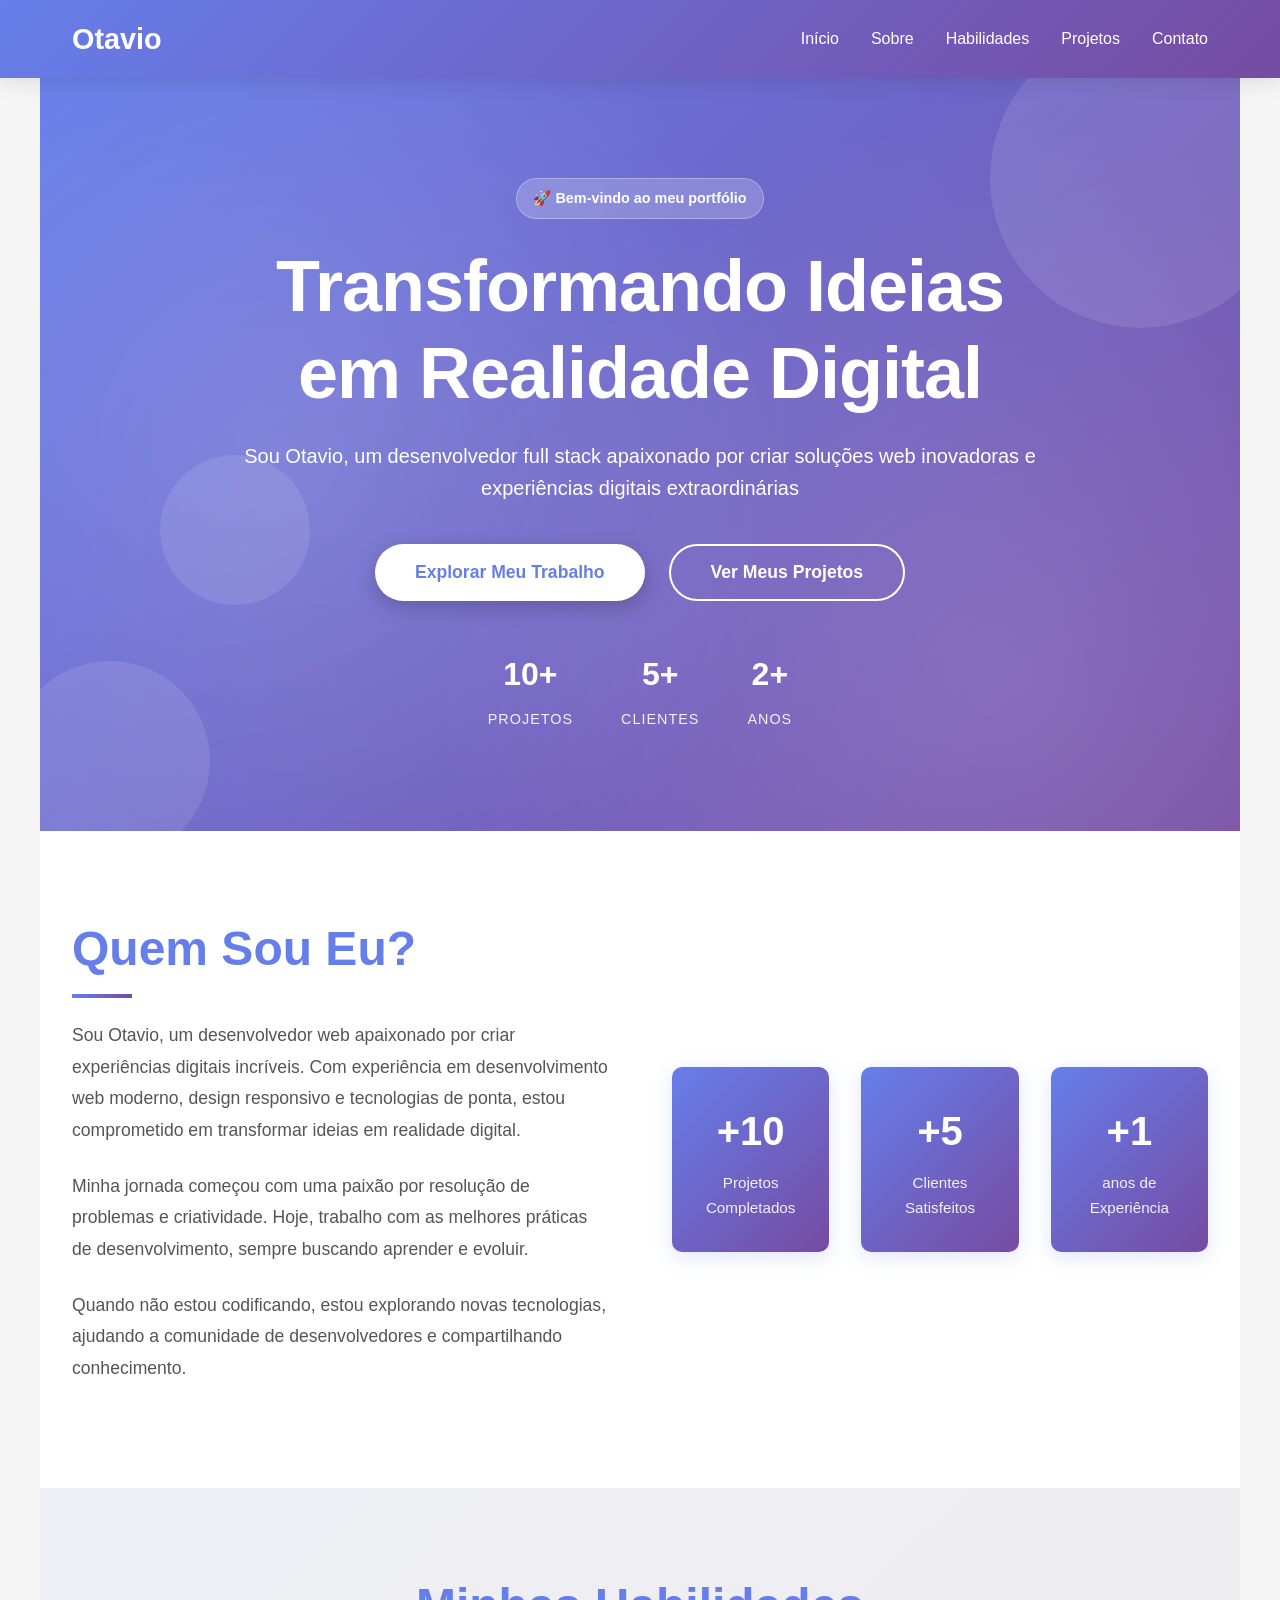
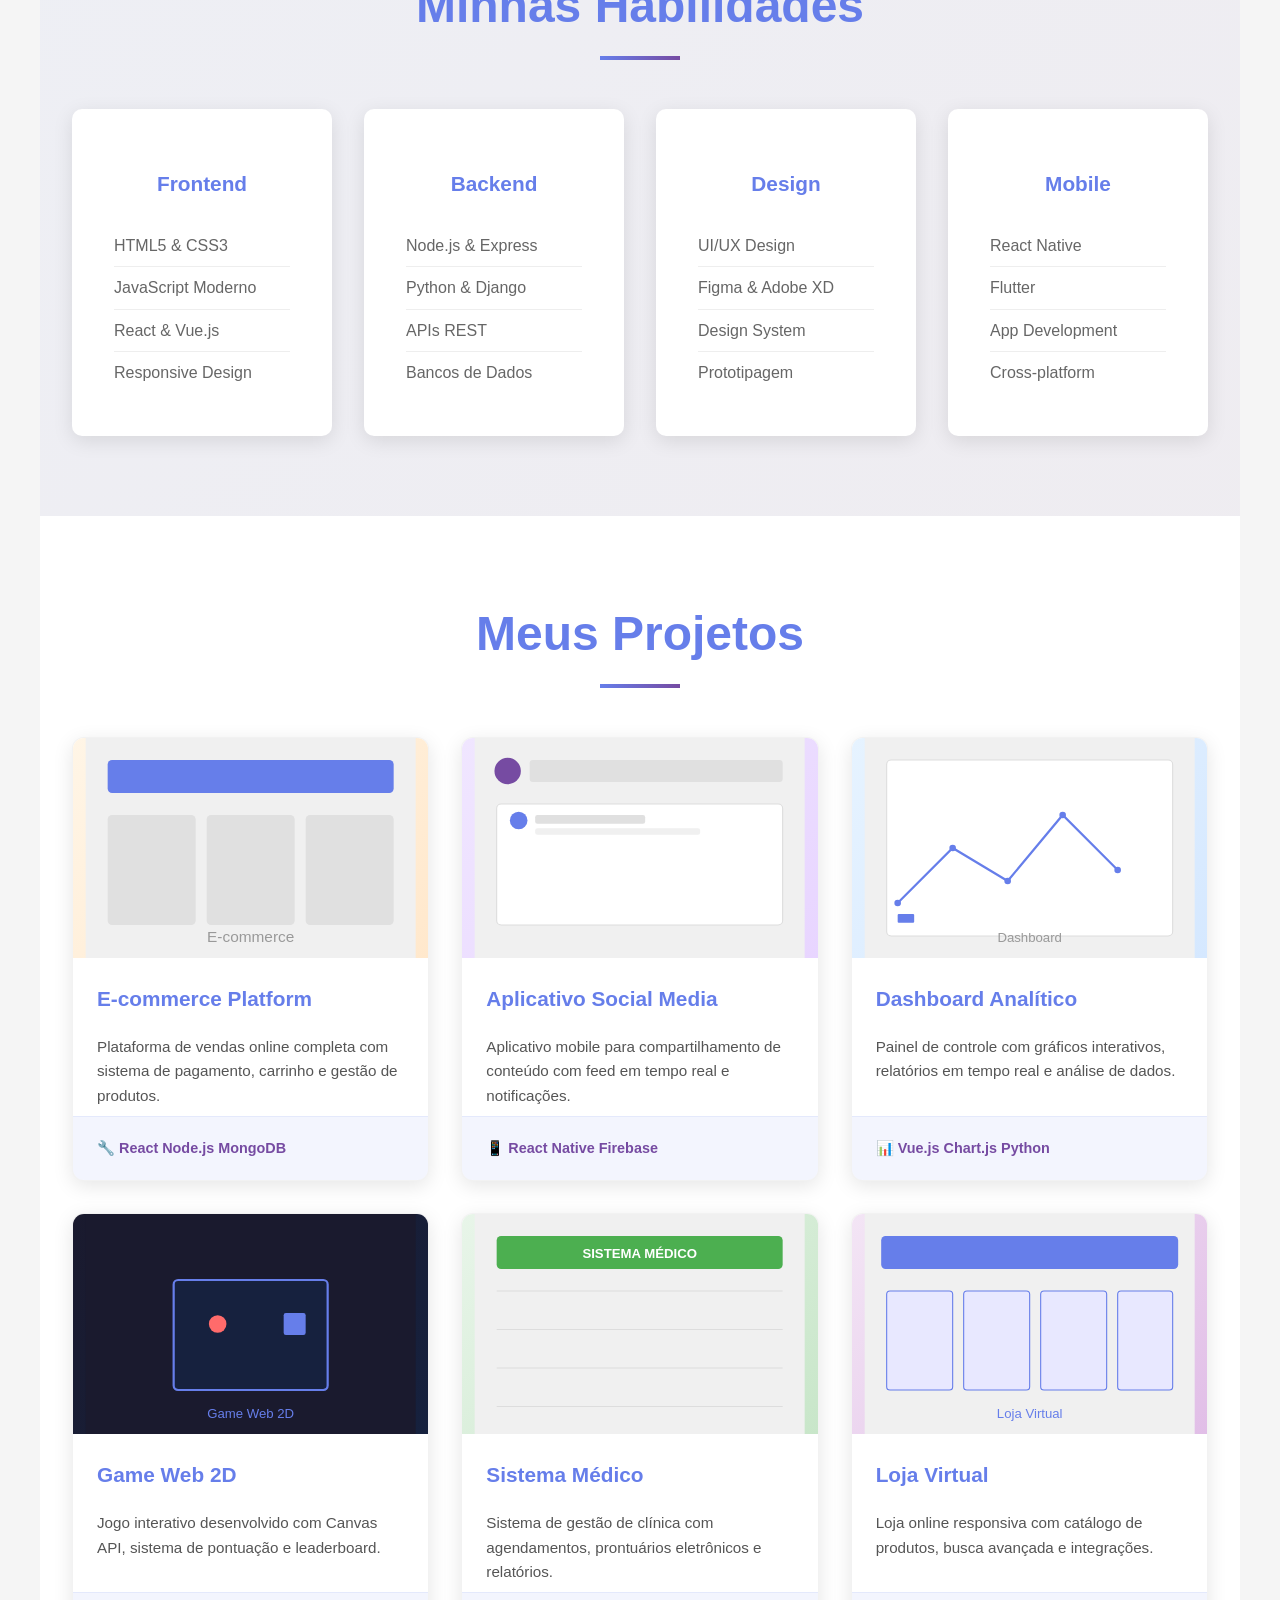
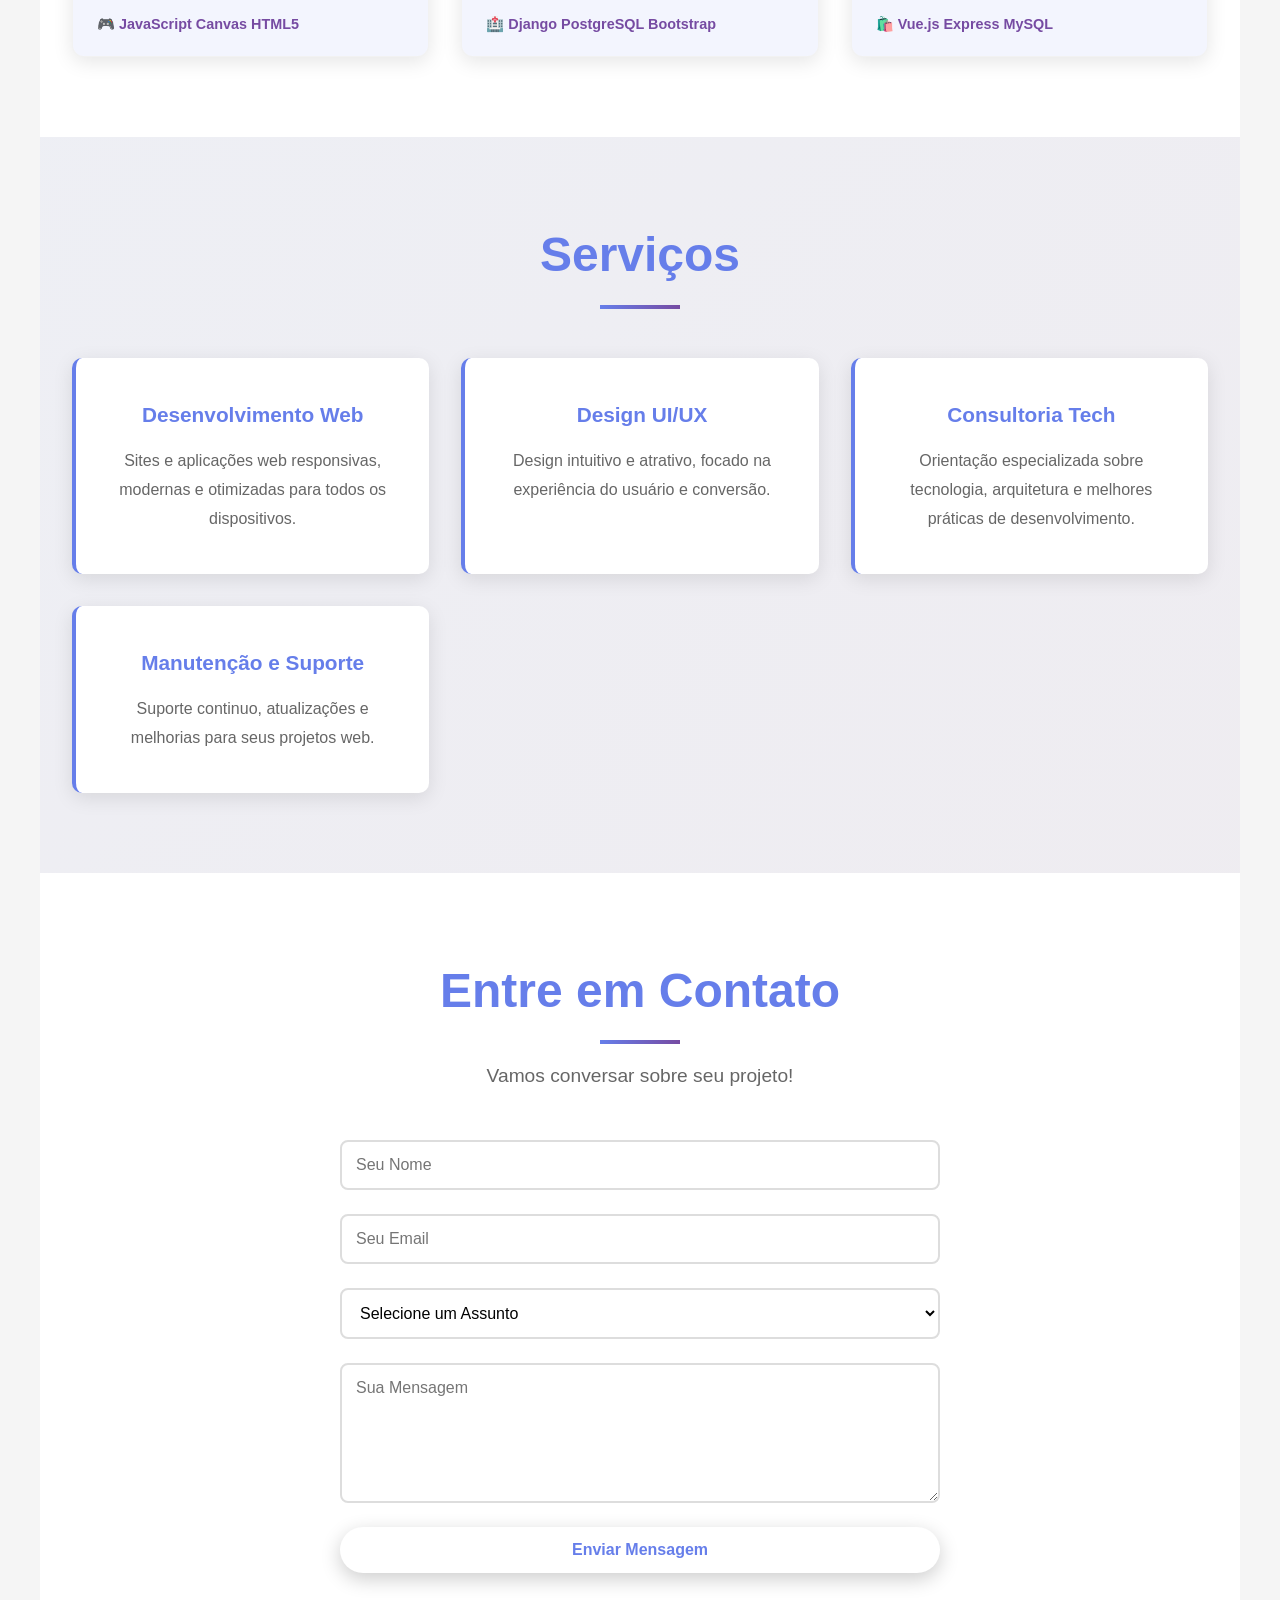
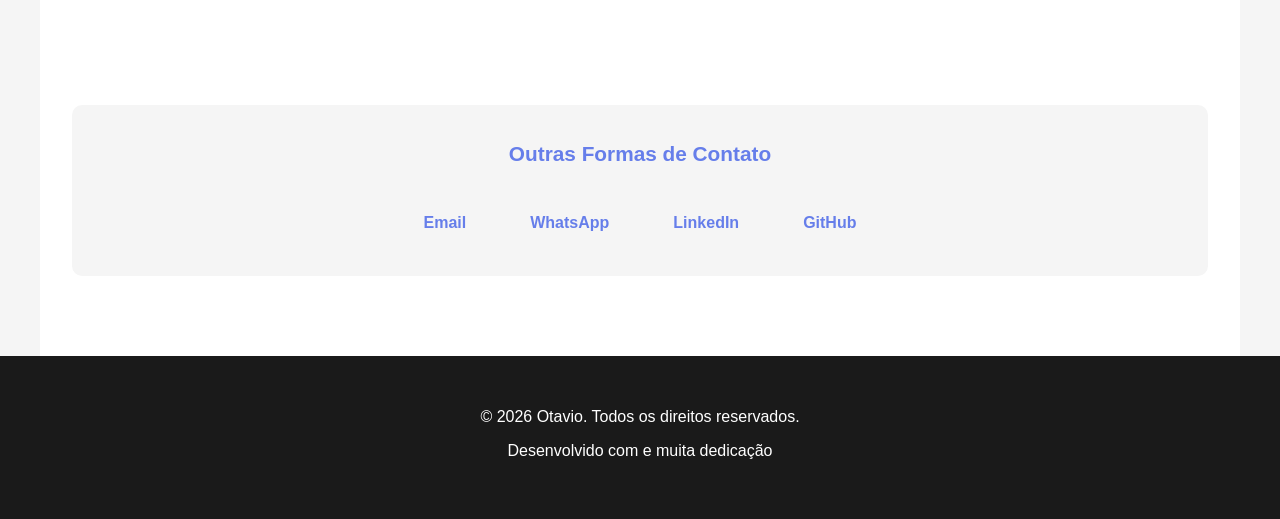
==== commit 53d53be6: "Add visual mockups and improve project cards with custom SVG illustrations" ====
--- a/index.html
+++ b/index.html
@@ -131,40 +131,107 @@
             <h2>Meus Projetos</h2>
             <div class="projects-grid">
                 <div class="project-card">
-                    <div class="project-image"></div>
+                    <div class="project-image ecommerce-bg">
+                        <svg viewBox="0 0 300 200" xmlns="http://www.w3.org/2000/svg">
+                            <rect width="300" height="200" fill="#f0f0f0"/>
+                            <rect x="20" y="20" width="260" height="30" fill="#667eea" rx="4"/>
+                            <rect x="20" y="70" width="80" height="100" fill="#e0e0e0" rx="4"/>
+                            <rect x="110" y="70" width="80" height="100" fill="#e0e0e0" rx="4"/>
+                            <rect x="200" y="70" width="80" height="100" fill="#e0e0e0" rx="4"/>
+                            <text x="150" y="185" font-size="14" fill="#999" text-anchor="middle">E-commerce</text>
+                        </svg>
+                    </div>
                     <h3>E-commerce Platform</h3>
                     <p>Plataforma de vendas online completa com sistema de pagamento, carrinho e gestão de produtos.</p>
-                    <span class="project-tech">React  Node.js  MongoDB</span>
-                </div>
-                <div class="project-card">
-                    <div class="project-image"></div>
+                    <span class="project-tech">🔧 React  Node.js  MongoDB</span>
+                </div>
+
+                <div class="project-card">
+                    <div class="project-image social-bg">
+                        <svg viewBox="0 0 300 200" xmlns="http://www.w3.org/2000/svg">
+                            <rect width="300" height="200" fill="#f0f0f0"/>
+                            <circle cx="30" cy="30" r="12" fill="#764ba2"/>
+                            <rect x="50" y="20" width="230" height="20" fill="#e0e0e0" rx="3"/>
+                            <rect x="20" y="60" width="260" height="110" fill="#fff" stroke="#ddd" stroke-width="1" rx="4"/>
+                            <circle cx="40" cy="75" r="8" fill="#667eea"/>
+                            <rect x="55" y="70" width="100" height="8" fill="#e0e0e0" rx="2"/>
+                            <rect x="55" y="82" width="150" height="6" fill="#f0f0f0" rx="2"/>
+                        </svg>
+                    </div>
                     <h3>Aplicativo Social Media</h3>
                     <p>Aplicativo mobile para compartilhamento de conteúdo com feed em tempo real e notificações.</p>
-                    <span class="project-tech">React Native  Firebase</span>
-                </div>
-                <div class="project-card">
-                    <div class="project-image"></div>
+                    <span class="project-tech">📱 React Native  Firebase</span>
+                </div>
+
+                <div class="project-card">
+                    <div class="project-image dashboard-bg">
+                        <svg viewBox="0 0 300 200" xmlns="http://www.w3.org/2000/svg">
+                            <rect width="300" height="200" fill="#f0f0f0"/>
+                            <rect x="20" y="20" width="260" height="160" fill="#fff" stroke="#ddd" stroke-width="1" rx="4"/>
+                            <polyline points="30,150 80,100 130,130 180,70 230,120" stroke="#667eea" stroke-width="2" fill="none"/>
+                            <circle cx="30" cy="150" r="3" fill="#667eea"/>
+                            <circle cx="80" cy="100" r="3" fill="#667eea"/>
+                            <circle cx="130" cy="130" r="3" fill="#667eea"/>
+                            <circle cx="180" cy="70" r="3" fill="#667eea"/>
+                            <circle cx="230" cy="120" r="3" fill="#667eea"/>
+                            <rect x="30" y="160" width="15" height="8" fill="#667eea" rx="1"/>
+                            <text x="150" y="185" font-size="12" fill="#999" text-anchor="middle">Dashboard</text>
+                        </svg>
+                    </div>
                     <h3>Dashboard Analítico</h3>
-                    <p>Painel de controle com graficos interativos, relatrios em tempo real e anlise de dados.</p>
-                    <span class="project-tech">Vue.js  Chart.js  Python</span>
-                </div>
-                <div class="project-card">
-                    <div class="project-image"></div>
+                    <p>Painel de controle com gráficos interativos, relatórios em tempo real e análise de dados.</p>
+                    <span class="project-tech">📊 Vue.js  Chart.js  Python</span>
+                </div>
+
+                <div class="project-card">
+                    <div class="project-image game-bg">
+                        <svg viewBox="0 0 300 200" xmlns="http://www.w3.org/2000/svg">
+                            <rect width="300" height="200" fill="#1a1a2e"/>
+                            <rect x="80" y="60" width="140" height="100" fill="#16213e" stroke="#667eea" stroke-width="2" rx="4"/>
+                            <circle cx="120" cy="100" r="8" fill="#ff6b6b"/>
+                            <rect x="180" y="90" width="20" height="20" fill="#667eea" rx="2"/>
+                            <text x="150" y="185" font-size="12" fill="#667eea" text-anchor="middle">Game Web 2D</text>
+                        </svg>
+                    </div>
                     <h3>Game Web 2D</h3>
                     <p>Jogo interativo desenvolvido com Canvas API, sistema de pontuação e leaderboard.</p>
-                    <span class="project-tech">JavaScript  Canvas  HTML5</span>
-                </div>
-                <div class="project-card">
-                    <div class="project-image"></div>
+                    <span class="project-tech">🎮 JavaScript  Canvas  HTML5</span>
+                </div>
+
+                <div class="project-card">
+                    <div class="project-image medical-bg">
+                        <svg viewBox="0 0 300 200" xmlns="http://www.w3.org/2000/svg">
+                            <rect width="300" height="200" fill="#f0f0f0"/>
+                            <rect x="20" y="20" width="260" height="30" fill="#4caf50" rx="4"/>
+                            <text x="150" y="40" font-size="12" fill="white" text-anchor="middle" font-weight="bold">SISTEMA MÉDICO</text>
+                            <g stroke="#ddd" stroke-width="1" fill="none">
+                                <line x1="20" y1="70" x2="280" y2="70"/>
+                                <line x1="20" y1="105" x2="280" y2="105"/>
+                                <line x1="20" y1="140" x2="280" y2="140"/>
+                                <line x1="20" y1="175" x2="280" y2="175"/>
+                            </g>
+                        </svg>
+                    </div>
                     <h3>Sistema Médico</h3>
                     <p>Sistema de gestão de clínica com agendamentos, prontuários eletrônicos e relatórios.</p>
-                    <span class="project-tech">Django  PostgreSQL  Bootstrap</span>
-                </div>
-                <div class="project-card">
-                    <div class="project-image"></div>
+                    <span class="project-tech">🏥 Django  PostgreSQL  Bootstrap</span>
+                </div>
+
+                <div class="project-card">
+                    <div class="project-image store-bg">
+                        <svg viewBox="0 0 300 200" xmlns="http://www.w3.org/2000/svg">
+                            <rect width="300" height="200" fill="#f0f0f0"/>
+                            <rect x="15" y="20" width="270" height="30" fill="#667eea" rx="4"/>
+                            <rect x="20" y="70" width="60" height="90" fill="#e8e8ff" stroke="#667eea" stroke-width="1" rx="3"/>
+                            <rect x="90" y="70" width="60" height="90" fill="#e8e8ff" stroke="#667eea" stroke-width="1" rx="3"/>
+                            <rect x="160" y="70" width="60" height="90" fill="#e8e8ff" stroke="#667eea" stroke-width="1" rx="3"/>
+                            <rect x="230" y="70" width="50" height="90" fill="#e8e8ff" stroke="#667eea" stroke-width="1" rx="3"/>
+                            <text x="150" y="185" font-size="12" fill="#667eea" text-anchor="middle">Loja Virtual</text>
+                        </svg>
+                    </div>
                     <h3>Loja Virtual</h3>
                     <p>Loja online responsiva com catálogo de produtos, busca avançada e integrações.</p>
-                    <span class="project-tech">Vue.js  Express  MySQL</span>
+                    <span class="project-tech">🛍️ Vue.js  Express  MySQL</span>
                 </div>
             </div>
         </section>
--- a/style.css
+++ b/style.css
@@ -462,51 +462,84 @@
 }
 
 .project-card {
-    background: var(--light);
-    border-radius: 10px;
+    background: var(--white);
+    border-radius: 12px;
     overflow: hidden;
     box-shadow: 0 5px 20px rgba(0, 0, 0, 0.1);
-    transition: all 0.3s;
+    transition: all 0.4s cubic-bezier(0.23, 1, 0.320, 1);
     display: flex;
     flex-direction: column;
+    border: 1px solid rgba(0, 0, 0, 0.05);
 }
 
 .project-card:hover {
-    transform: translateY(-10px);
-    box-shadow: 0 15px 40px rgba(102, 126, 234, 0.2);
+    transform: translateY(-12px);
+    box-shadow: 0 20px 50px rgba(102, 126, 234, 0.25);
 }
 
 .project-image {
-    background: linear-gradient(135deg, var(--primary) 0%, var(--secondary) 100%);
-    color: var(--white);
-    font-size: 3rem;
-    padding: 3rem;
-    text-align: center;
+    background: linear-gradient(135deg, #f5f7fa 0%, #f0f4ff 100%);
+    height: 220px;
     display: flex;
     align-items: center;
     justify-content: center;
+    overflow: hidden;
+    position: relative;
+}
+
+.project-image svg {
+    width: 100%;
+    height: 100%;
+    object-fit: cover;
+}
+
+.ecommerce-bg {
+    background: linear-gradient(135deg, #fff5e6 0%, #ffe8cc 100%);
+}
+
+.social-bg {
+    background: linear-gradient(135deg, #f0e6ff 0%, #e8d5ff 100%);
+}
+
+.dashboard-bg {
+    background: linear-gradient(135deg, #e6f3ff 0%, #d5e8ff 100%);
+}
+
+.game-bg {
+    background: linear-gradient(135deg, #1a1a2e 0%, #16213e 100%);
+}
+
+.medical-bg {
+    background: linear-gradient(135deg, #e8f5e9 0%, #c8e6c9 100%);
+}
+
+.store-bg {
+    background: linear-gradient(135deg, #f3e5f5 0%, #e1bee7 100%);
 }
 
 .project-card h3 {
     color: var(--primary);
-    padding: 1.5rem 1.5rem 0.5rem;
-    font-size: 1.2rem;
+    padding: 1.5rem 1.5rem 0.75rem;
+    font-size: 1.3rem;
+    font-weight: 700;
 }
 
 .project-card p {
     padding: 0.5rem 1.5rem;
-    color: #666;
+    color: #555;
     font-size: 0.95rem;
     flex-grow: 1;
+    line-height: 1.6;
 }
 
 .project-tech {
     display: block;
-    padding: 1rem 1.5rem;
+    padding: 1.25rem 1.5rem;
     color: var(--secondary);
-    font-size: 0.85rem;
-    font-weight: bold;
-    background: rgba(102, 126, 234, 0.1);
+    font-size: 0.9rem;
+    font-weight: 600;
+    background: rgba(102, 126, 234, 0.08);
+    border-top: 1px solid rgba(102, 126, 234, 0.1);
 }
 
 /* SERVICES SECTION */
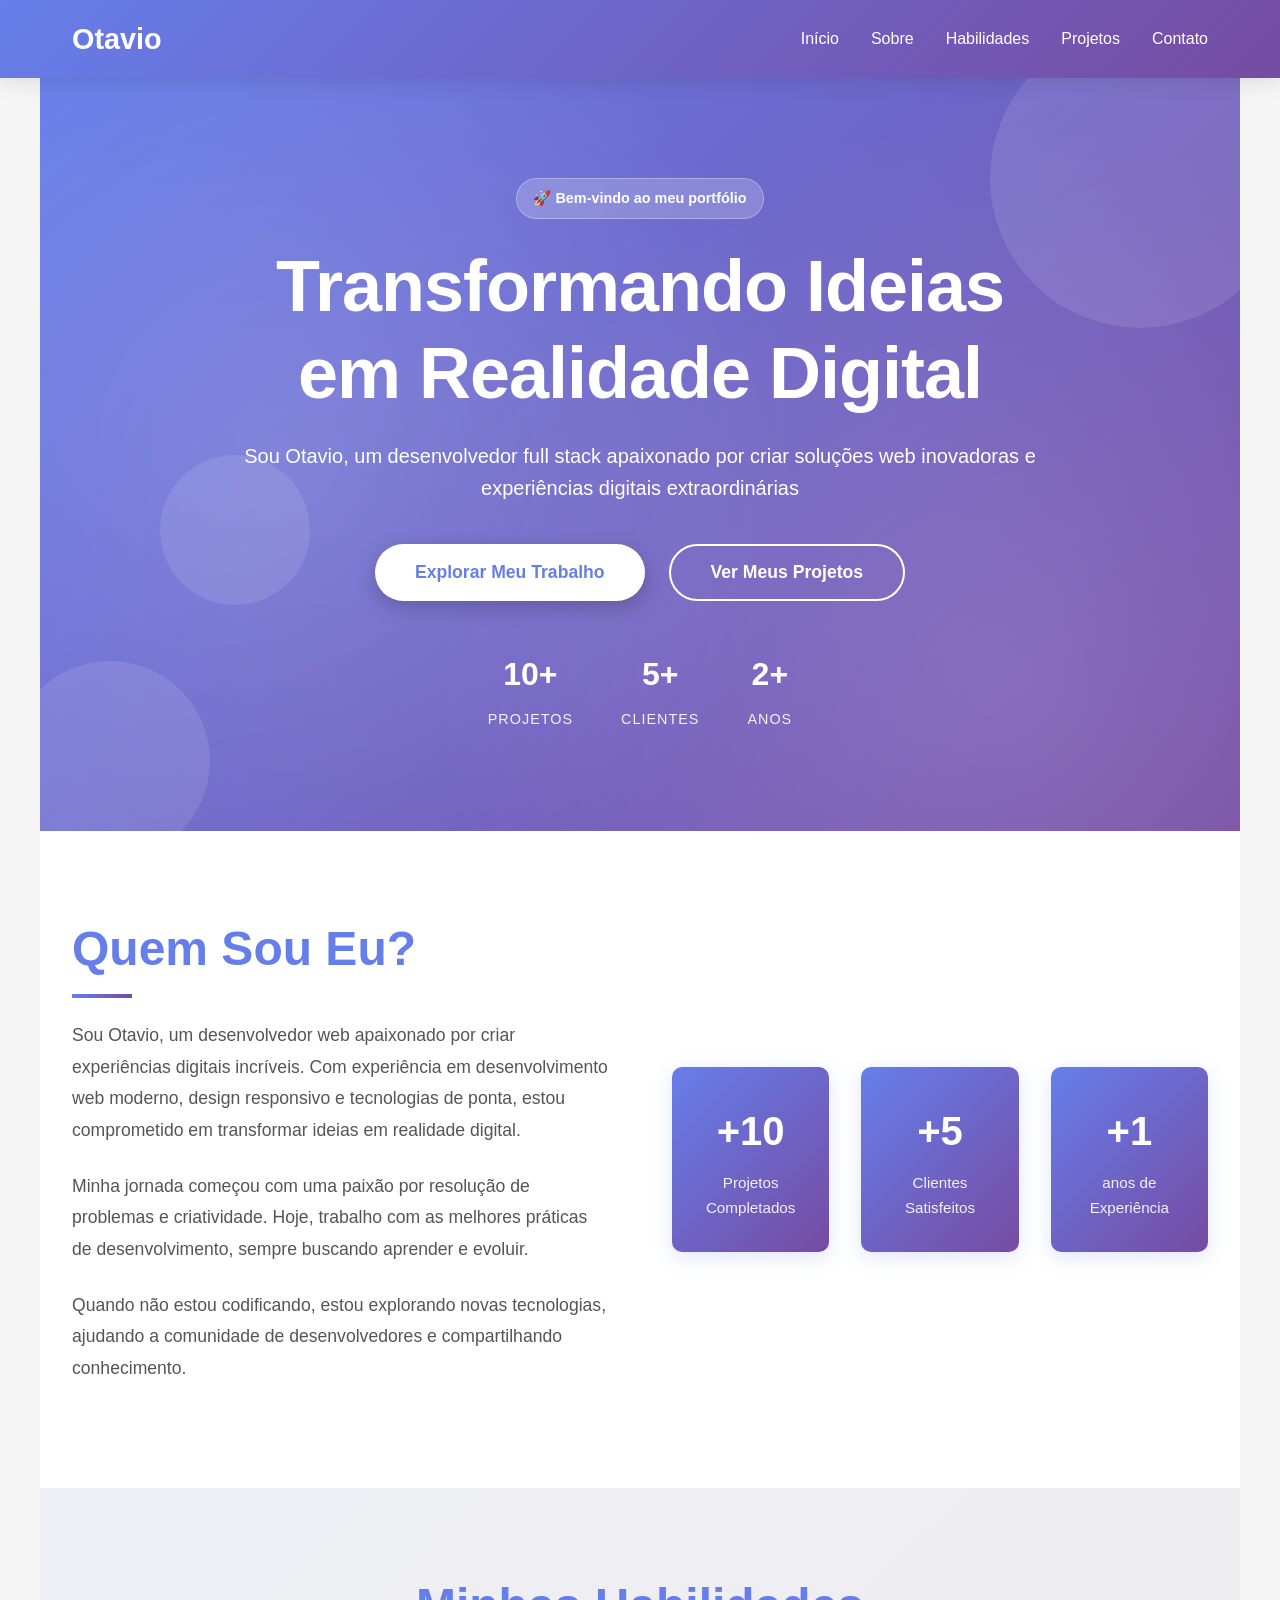
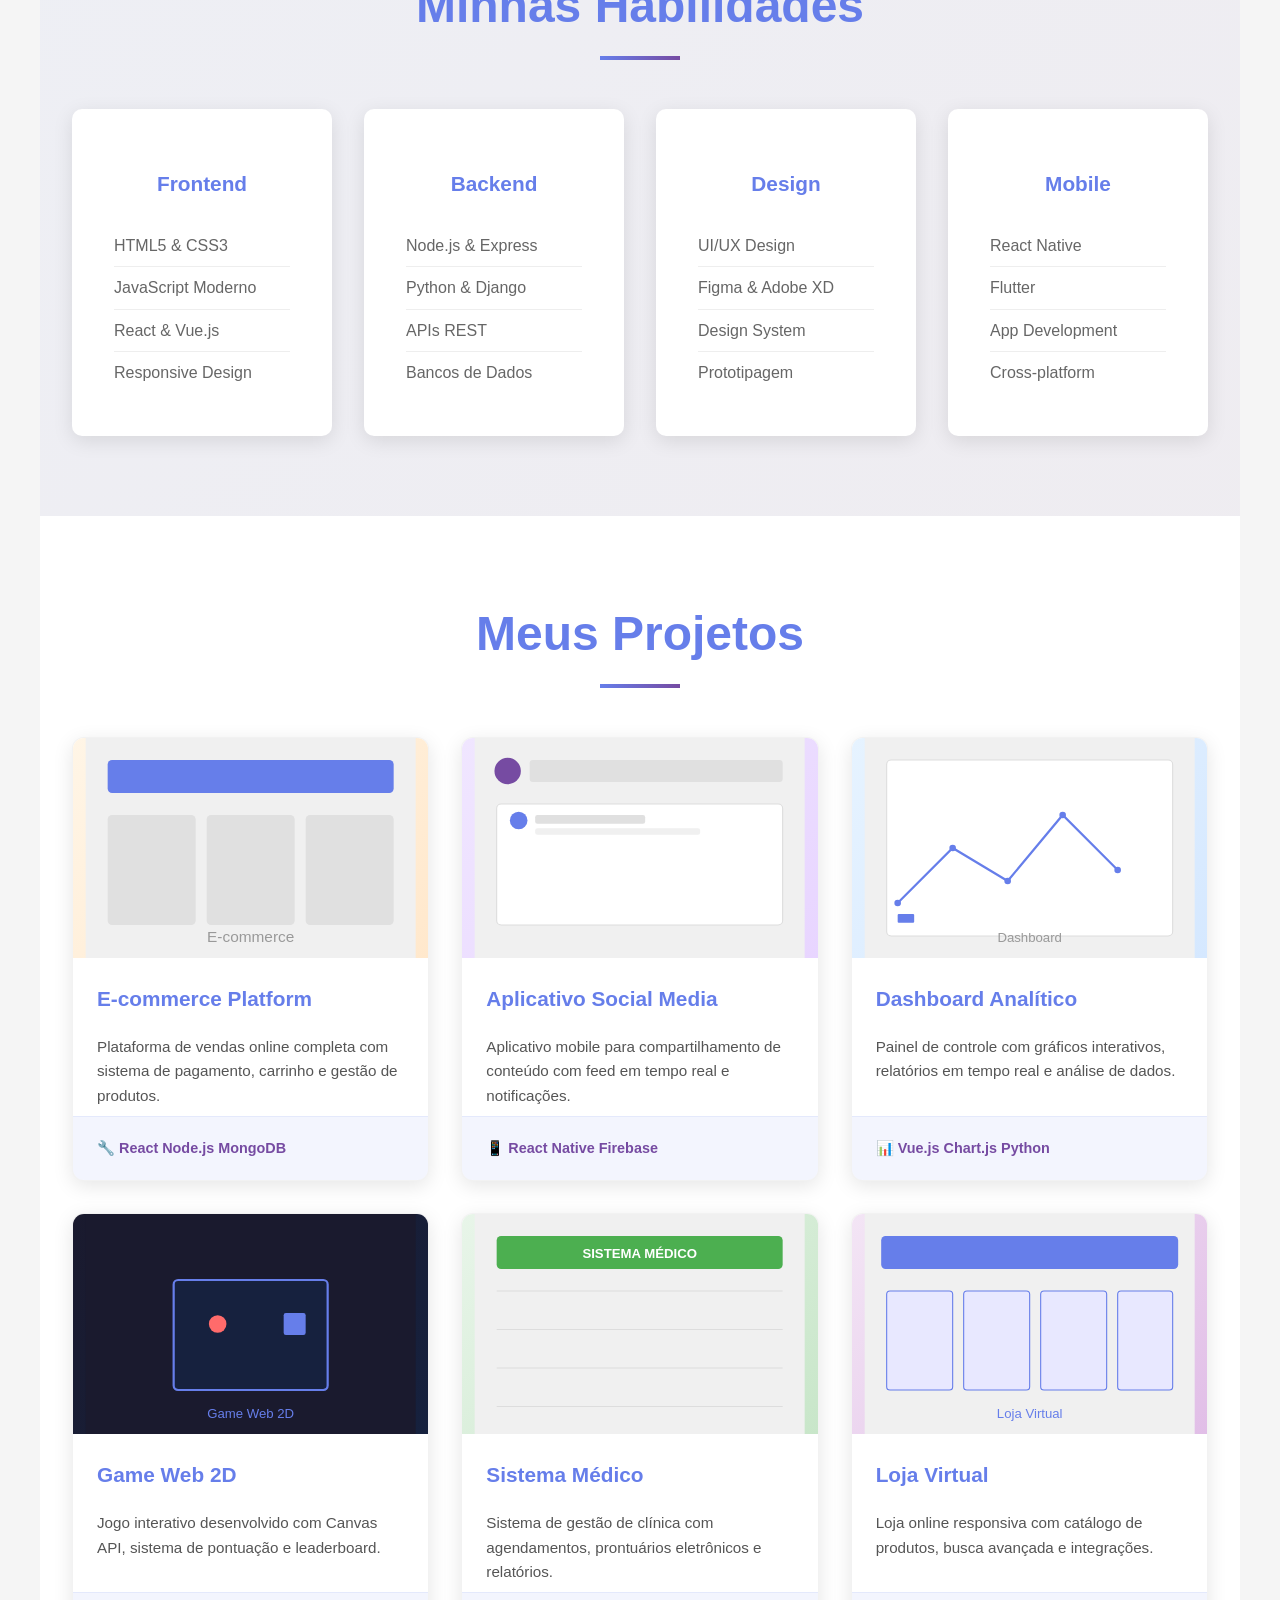
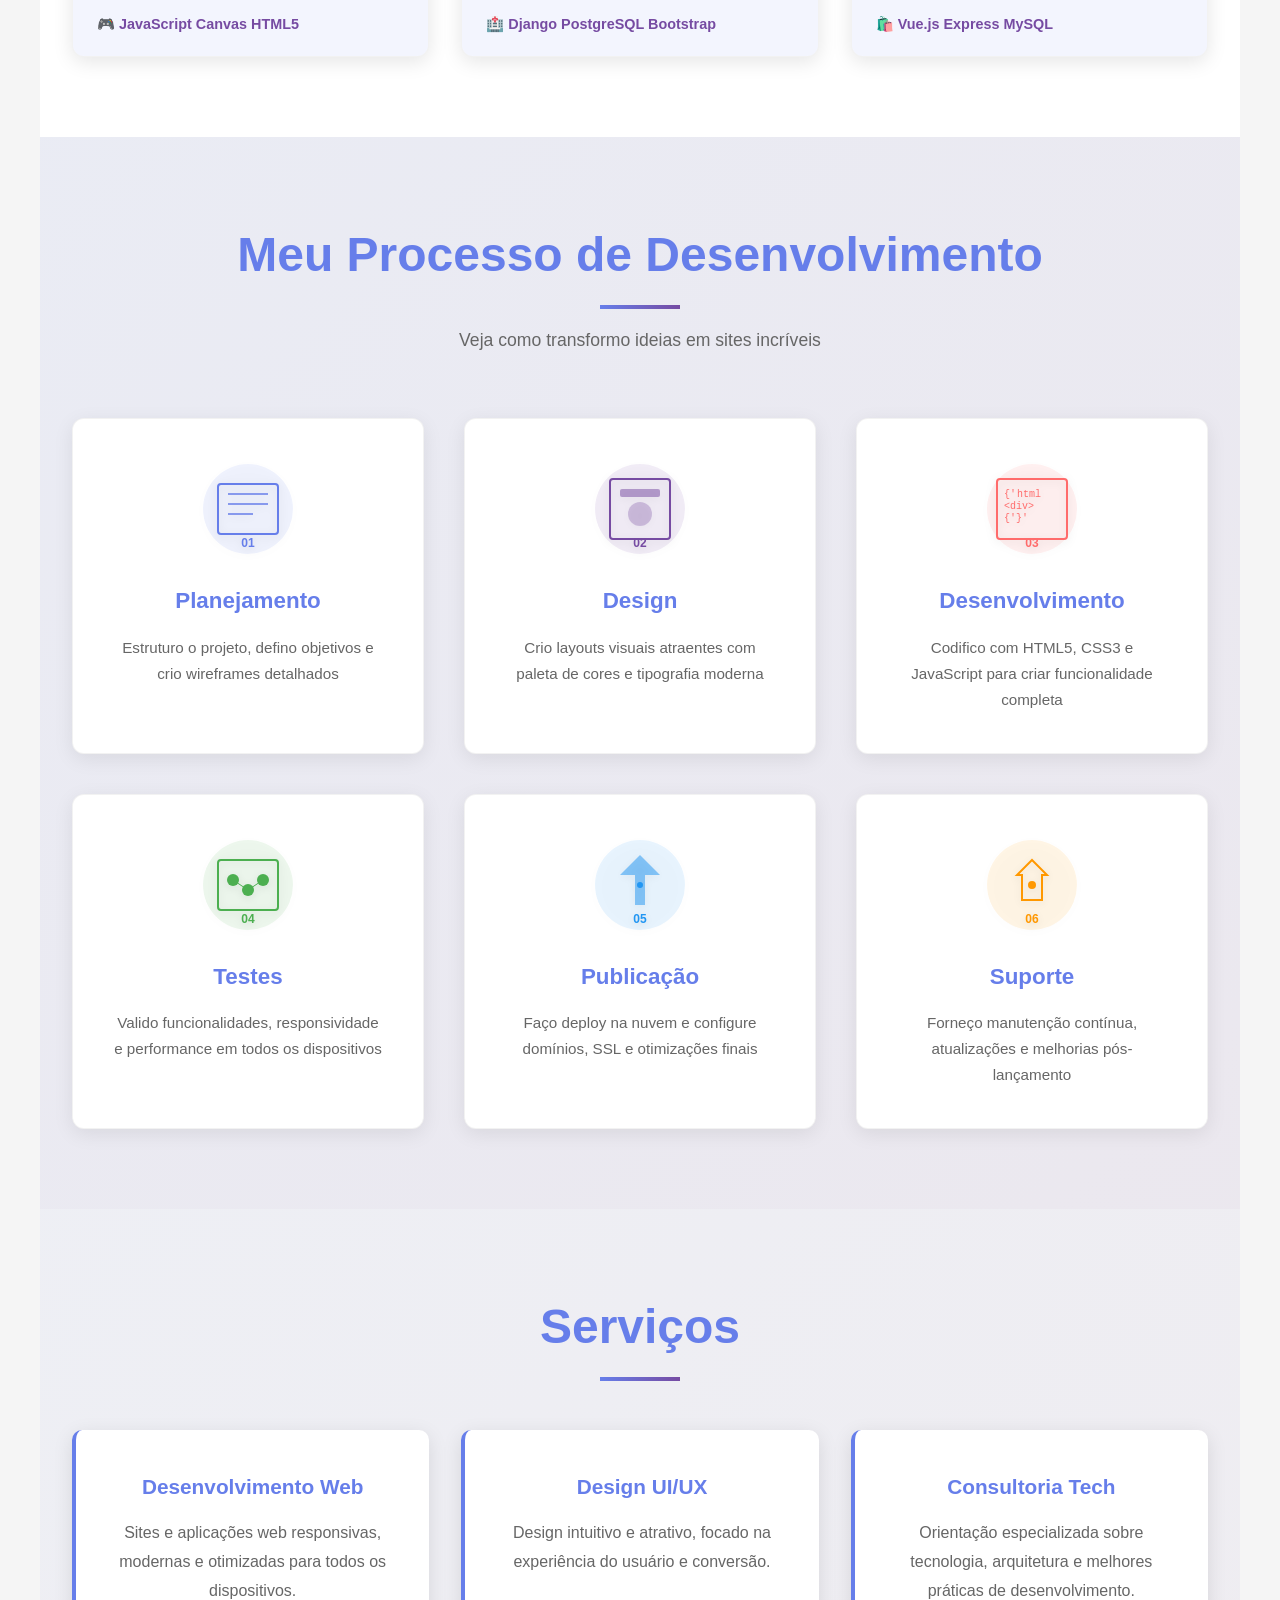
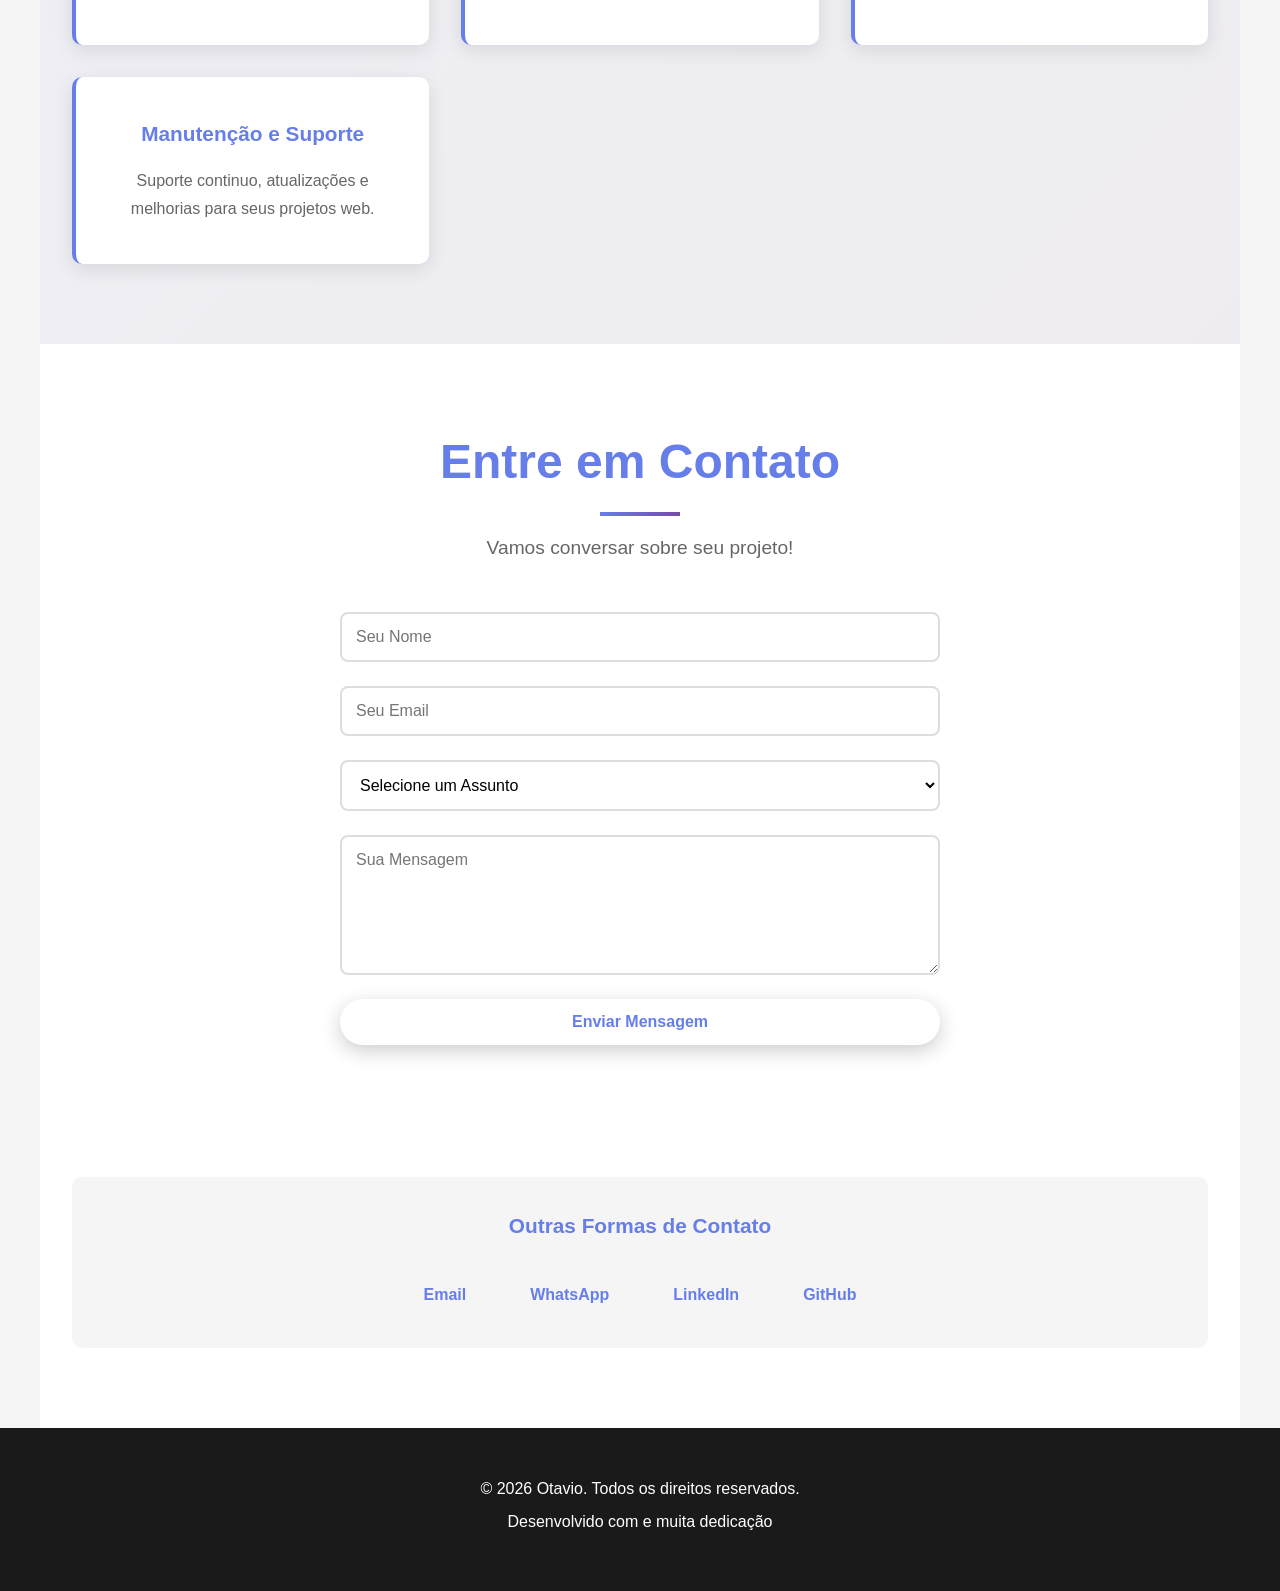
==== commit 650ed82d: "Add process section with 6-step development workflow visualization" ====
--- a/index.html
+++ b/index.html
@@ -232,6 +232,101 @@
                     <h3>Loja Virtual</h3>
                     <p>Loja online responsiva com catálogo de produtos, busca avançada e integrações.</p>
                     <span class="project-tech">🛍️ Vue.js  Express  MySQL</span>
+                </div>
+            </div>
+        </section>
+
+        <!-- PROCESS SECTION -->
+        <section class="process">
+            <h2>Meu Processo de Desenvolvimento</h2>
+            <p class="process-subtitle">Veja como transformo ideias em sites incríveis</p>
+            <div class="process-steps">
+                <div class="process-step">
+                    <div class="step-icon">
+                        <svg viewBox="0 0 100 100" xmlns="http://www.w3.org/2000/svg">
+                            <circle cx="50" cy="50" r="45" fill="#667eea" opacity="0.1"/>
+                            <rect x="20" y="25" width="60" height="50" fill="none" stroke="#667eea" stroke-width="2" rx="3"/>
+                            <line x1="30" y1="35" x2="70" y2="35" stroke="#667eea" stroke-width="1.5"/>
+                            <line x1="30" y1="45" x2="70" y2="45" stroke="#667eea" stroke-width="1.5"/>
+                            <line x1="30" y1="55" x2="55" y2="55" stroke="#667eea" stroke-width="1.5"/>
+                            <text x="50" y="88" font-size="12" fill="#667eea" text-anchor="middle" font-weight="bold">01</text>
+                        </svg>
+                    </div>
+                    <h3>Planejamento</h3>
+                    <p>Estruturo o projeto, defino objetivos e crio wireframes detalhados</p>
+                </div>
+
+                <div class="process-step">
+                    <div class="step-icon">
+                        <svg viewBox="0 0 100 100" xmlns="http://www.w3.org/2000/svg">
+                            <circle cx="50" cy="50" r="45" fill="#764ba2" opacity="0.1"/>
+                            <rect x="20" y="20" width="60" height="60" fill="none" stroke="#764ba2" stroke-width="2" rx="3"/>
+                            <rect x="30" y="30" width="40" height="8" fill="#764ba2" opacity="0.5" rx="2"/>
+                            <circle cx="50" cy="55" r="12" fill="#764ba2" opacity="0.3"/>
+                            <text x="50" y="88" font-size="12" fill="#764ba2" text-anchor="middle" font-weight="bold">02</text>
+                        </svg>
+                    </div>
+                    <h3>Design</h3>
+                    <p>Crio layouts visuais atraentes com paleta de cores e tipografia moderna</p>
+                </div>
+
+                <div class="process-step">
+                    <div class="step-icon">
+                        <svg viewBox="0 0 100 100" xmlns="http://www.w3.org/2000/svg">
+                            <circle cx="50" cy="50" r="45" fill="#ff6b6b" opacity="0.1"/>
+                            <rect x="15" y="20" width="70" height="60" fill="none" stroke="#ff6b6b" stroke-width="2" rx="3"/>
+                            <text x="22" y="38" font-size="10" fill="#ff6b6b" font-family="monospace">{'</text>
+                            <text x="35" y="38" font-size="10" fill="#ff6b6b" font-family="monospace">html</text>
+                            <text x="22" y="50" font-size="10" fill="#ff6b6b" font-family="monospace">&lt;div&gt;</text>
+                            <text x="22" y="62" font-size="10" fill="#ff6b6b" font-family="monospace">{'}'</text>
+                            <text x="50" y="88" font-size="12" fill="#ff6b6b" text-anchor="middle" font-weight="bold">03</text>
+                        </svg>
+                    </div>
+                    <h3>Desenvolvimento</h3>
+                    <p>Codifico com HTML5, CSS3 e JavaScript para criar funcionalidade completa</p>
+                </div>
+
+                <div class="process-step">
+                    <div class="step-icon">
+                        <svg viewBox="0 0 100 100" xmlns="http://www.w3.org/2000/svg">
+                            <circle cx="50" cy="50" r="45" fill="#4caf50" opacity="0.1"/>
+                            <rect x="20" y="25" width="60" height="50" fill="none" stroke="#4caf50" stroke-width="2" rx="3"/>
+                            <circle cx="35" cy="45" r="6" fill="#4caf50"/>
+                            <circle cx="50" cy="55" r="6" fill="#4caf50"/>
+                            <circle cx="65" cy="45" r="6" fill="#4caf50"/>
+                            <line x1="35" y1="45" x2="50" y2="55" stroke="#4caf50" stroke-width="1"/>
+                            <line x1="50" y1="55" x2="65" y2="45" stroke="#4caf50" stroke-width="1"/>
+                            <text x="50" y="88" font-size="12" fill="#4caf50" text-anchor="middle" font-weight="bold">04</text>
+                        </svg>
+                    </div>
+                    <h3>Testes</h3>
+                    <p>Valido funcionalidades, responsividade e performance em todos os dispositivos</p>
+                </div>
+
+                <div class="process-step">
+                    <div class="step-icon">
+                        <svg viewBox="0 0 100 100" xmlns="http://www.w3.org/2000/svg">
+                            <circle cx="50" cy="50" r="45" fill="#2196f3" opacity="0.1"/>
+                            <path d="M 50 20 L 70 40 L 55 40 L 55 70 L 45 70 L 45 40 L 30 40 Z" fill="#2196f3" opacity="0.5"/>
+                            <circle cx="50" cy="50" r="3" fill="#2196f3"/>
+                            <text x="50" y="88" font-size="12" fill="#2196f3" text-anchor="middle" font-weight="bold">05</text>
+                        </svg>
+                    </div>
+                    <h3>Publicação</h3>
+                    <p>Faço deploy na nuvem e configure domínios, SSL e otimizações finais</p>
+                </div>
+
+                <div class="process-step">
+                    <div class="step-icon">
+                        <svg viewBox="0 0 100 100" xmlns="http://www.w3.org/2000/svg">
+                            <circle cx="50" cy="50" r="45" fill="#ff9800" opacity="0.1"/>
+                            <path d="M 50 25 L 65 40 L 60 40 L 60 65 L 40 65 L 40 40 L 35 40 Z" fill="none" stroke="#ff9800" stroke-width="2"/>
+                            <circle cx="50" cy="50" r="4" fill="#ff9800"/>
+                            <text x="50" y="88" font-size="12" fill="#ff9800" text-anchor="middle" font-weight="bold">06</text>
+                        </svg>
+                    </div>
+                    <h3>Suporte</h3>
+                    <p>Forneço manutenção contínua, atualizações e melhorias pós-lançamento</p>
                 </div>
             </div>
         </section>
--- a/style.css
+++ b/style.css
@@ -704,6 +704,112 @@
     color: var(--white);
 }
 
+/* PROCESS SECTION */
+.process {
+    padding: 80px 2rem;
+    background: linear-gradient(135deg, rgba(102, 126, 234, 0.08) 0%, rgba(118, 75, 162, 0.08) 100%);
+}
+
+.process h2 {
+    text-align: center;
+    font-size: 3rem;
+    color: var(--primary);
+    margin-bottom: 1rem;
+    position: relative;
+}
+
+.process h2::after {
+    content: '';
+    position: absolute;
+    bottom: -15px;
+    left: 50%;
+    transform: translateX(-50%);
+    width: 80px;
+    height: 4px;
+    background: linear-gradient(90deg, var(--primary), var(--secondary));
+}
+
+.process-subtitle {
+    text-align: center;
+    font-size: 1.1rem;
+    color: #666;
+    margin-bottom: 4rem;
+    margin-top: 2rem;
+}
+
+.process-steps {
+    display: grid;
+    grid-template-columns: repeat(auto-fit, minmax(280px, 1fr));
+    gap: 2.5rem;
+    max-width: 1200px;
+    margin: 0 auto;
+}
+
+.process-step {
+    background: var(--white);
+    padding: 2.5rem;
+    border-radius: 12px;
+    text-align: center;
+    box-shadow: 0 5px 20px rgba(0, 0, 0, 0.08);
+    transition: all 0.4s cubic-bezier(0.23, 1, 0.320, 1);
+    border: 1px solid rgba(0, 0, 0, 0.05);
+    position: relative;
+    overflow: hidden;
+}
+
+.process-step::before {
+    content: '';
+    position: absolute;
+    top: 0;
+    left: -100%;
+    width: 100%;
+    height: 100%;
+    background: linear-gradient(90deg, transparent, rgba(255, 255, 255, 0.3), transparent);
+    transition: left 0.5s ease;
+}
+
+.process-step:hover {
+    transform: translateY(-12px);
+    box-shadow: 0 20px 50px rgba(102, 126, 234, 0.15);
+}
+
+.process-step:hover::before {
+    left: 100%;
+}
+
+.step-icon {
+    width: 100px;
+    height: 100px;
+    margin: 0 auto 1.5rem;
+    display: flex;
+    align-items: center;
+    justify-content: center;
+}
+
+.step-icon svg {
+    width: 100%;
+    height: 100%;
+    filter: drop-shadow(0 2px 4px rgba(0, 0, 0, 0.1));
+    transition: transform 0.3s ease;
+}
+
+.process-step:hover .step-icon svg {
+    transform: scale(1.1);
+}
+
+.process-step h3 {
+    color: var(--primary);
+    font-size: 1.4rem;
+    margin-bottom: 1rem;
+    font-weight: 700;
+}
+
+.process-step p {
+    color: #666;
+    line-height: 1.7;
+    font-size: 0.95rem;
+}
+
 /* FOOTER */
 footer {
     background: var(--dark);
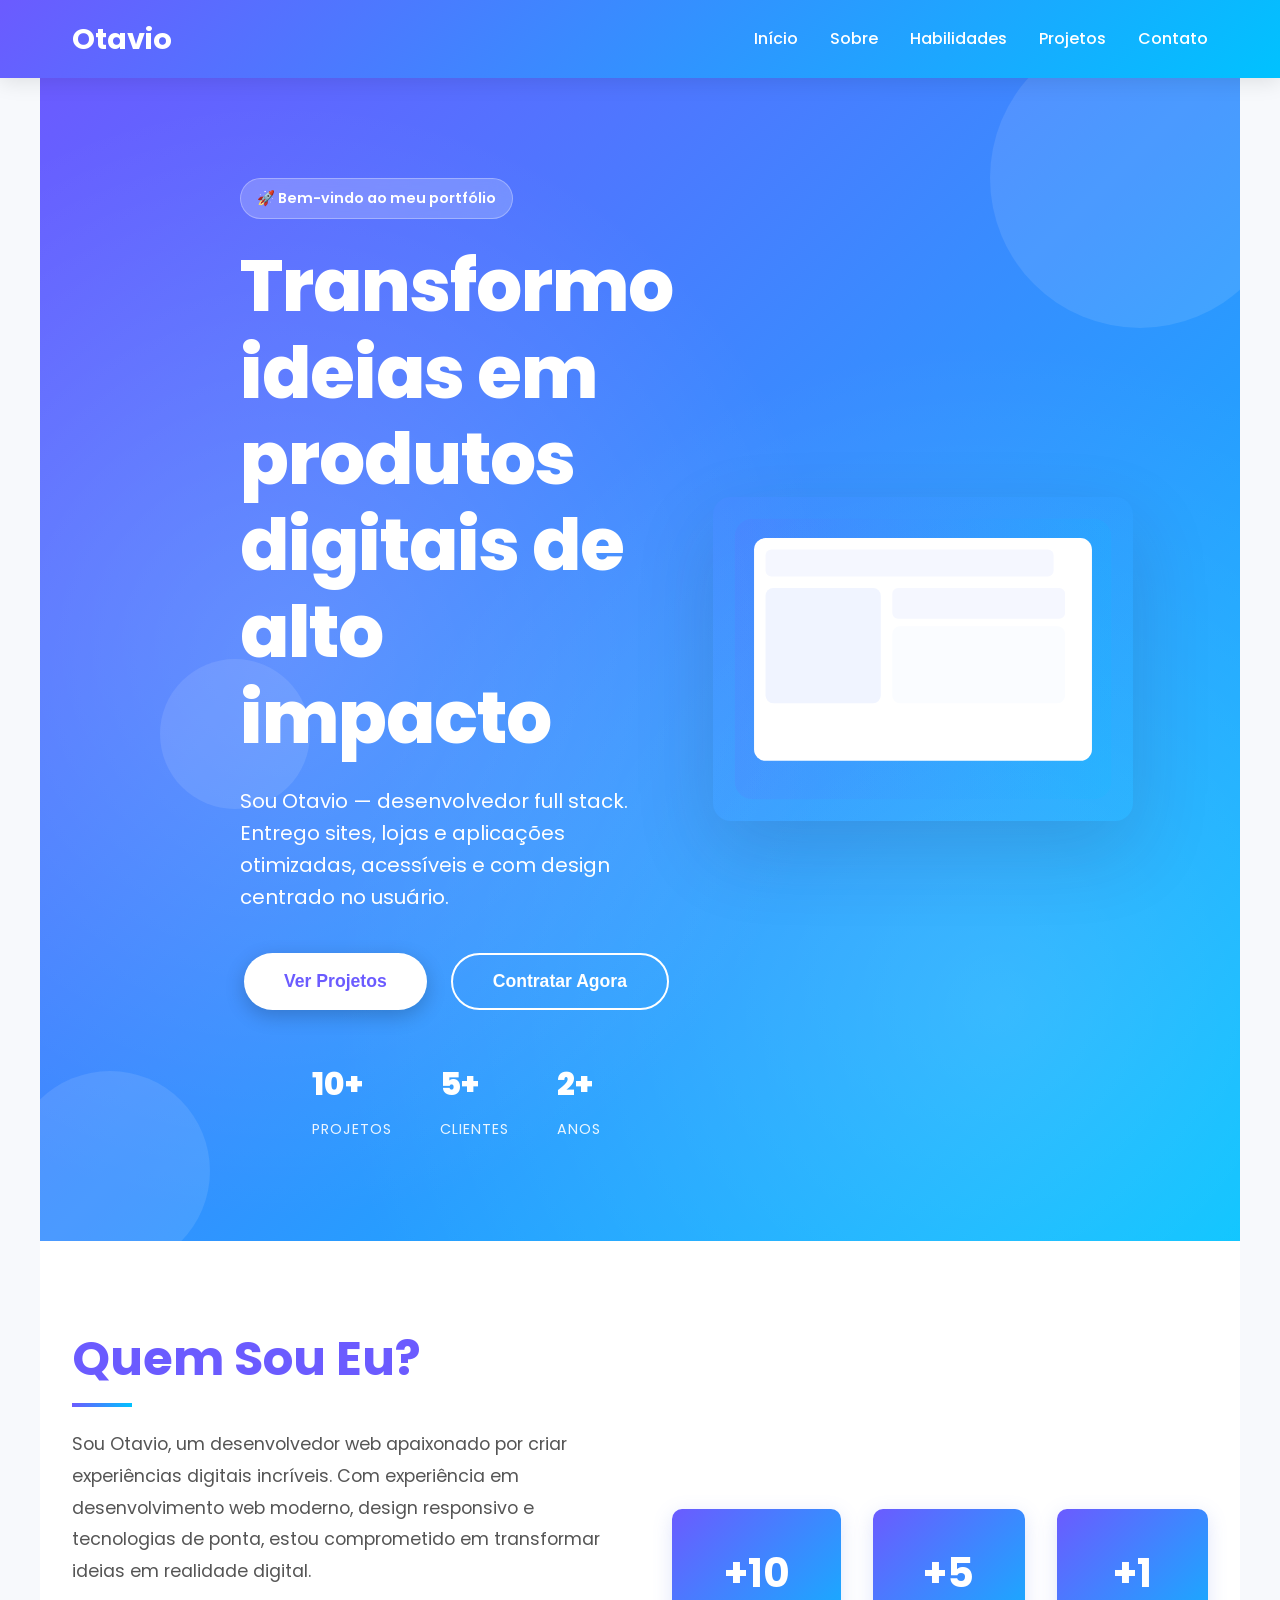
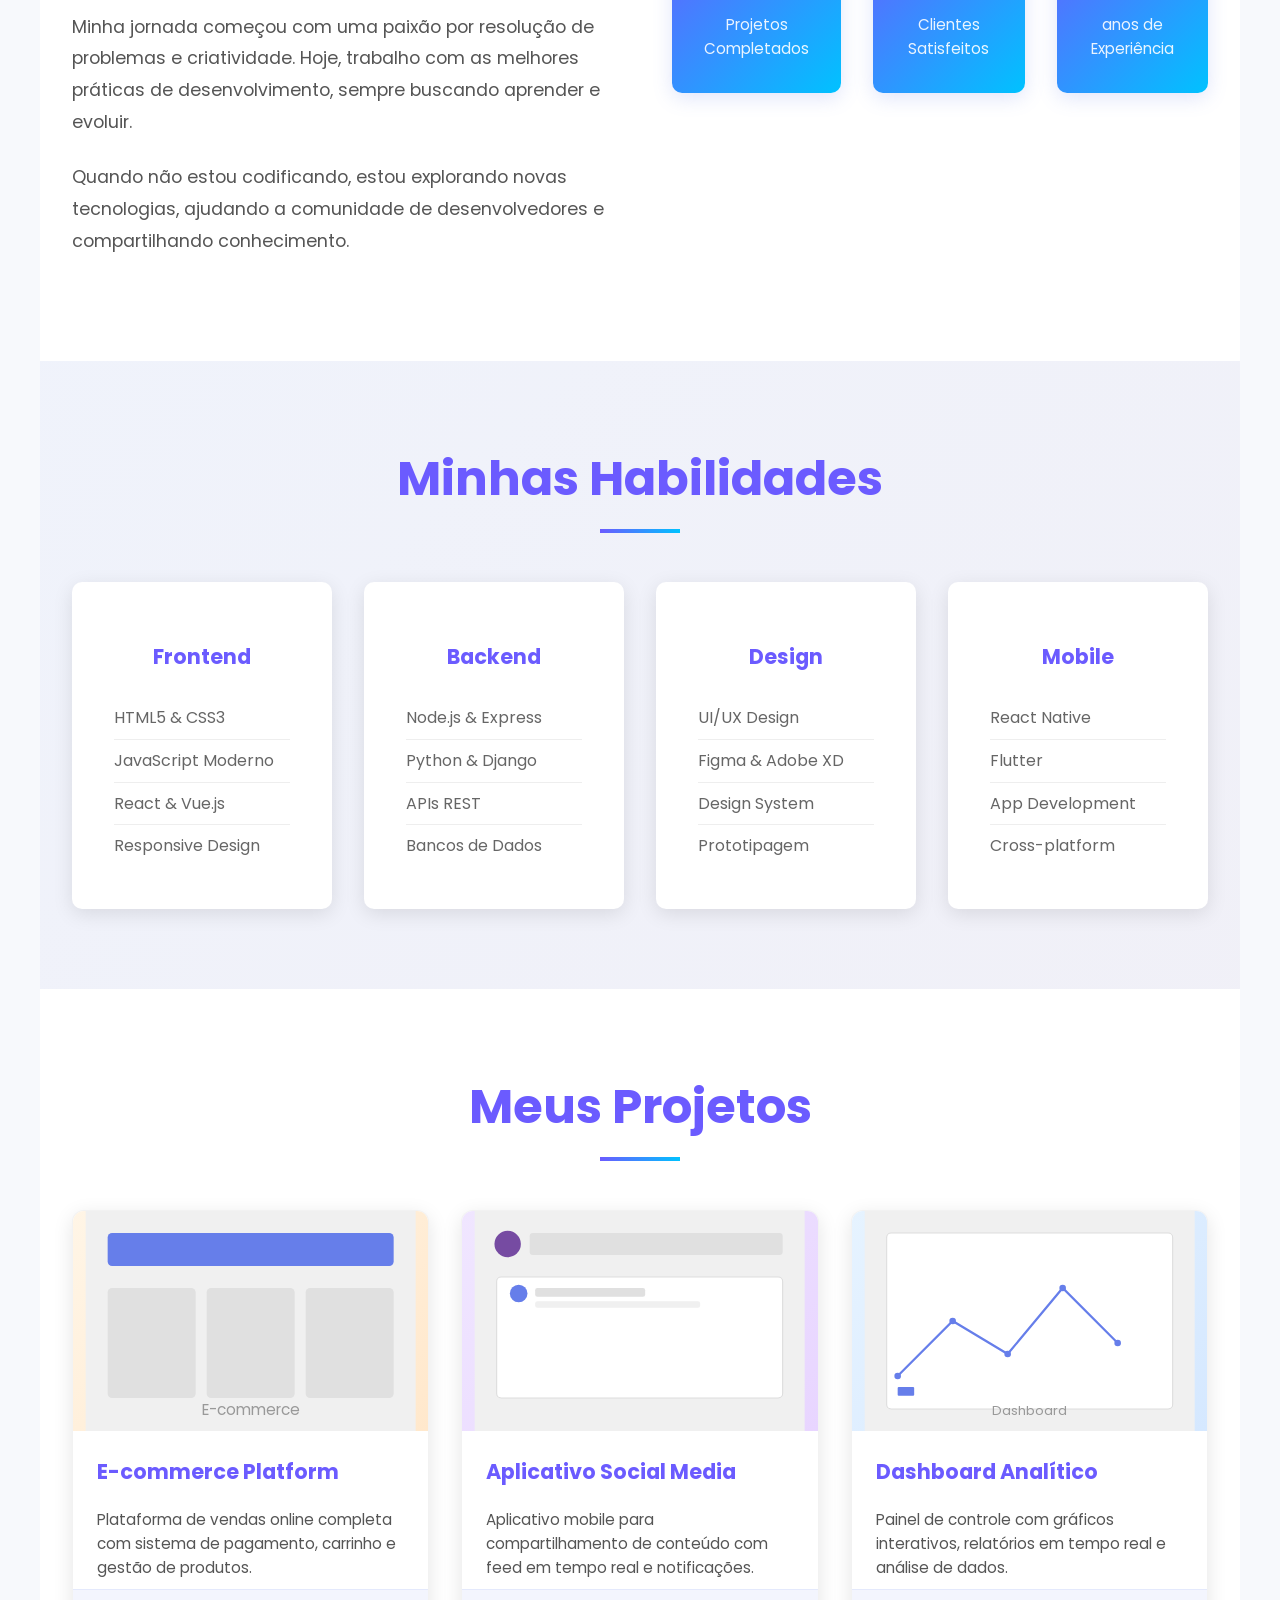
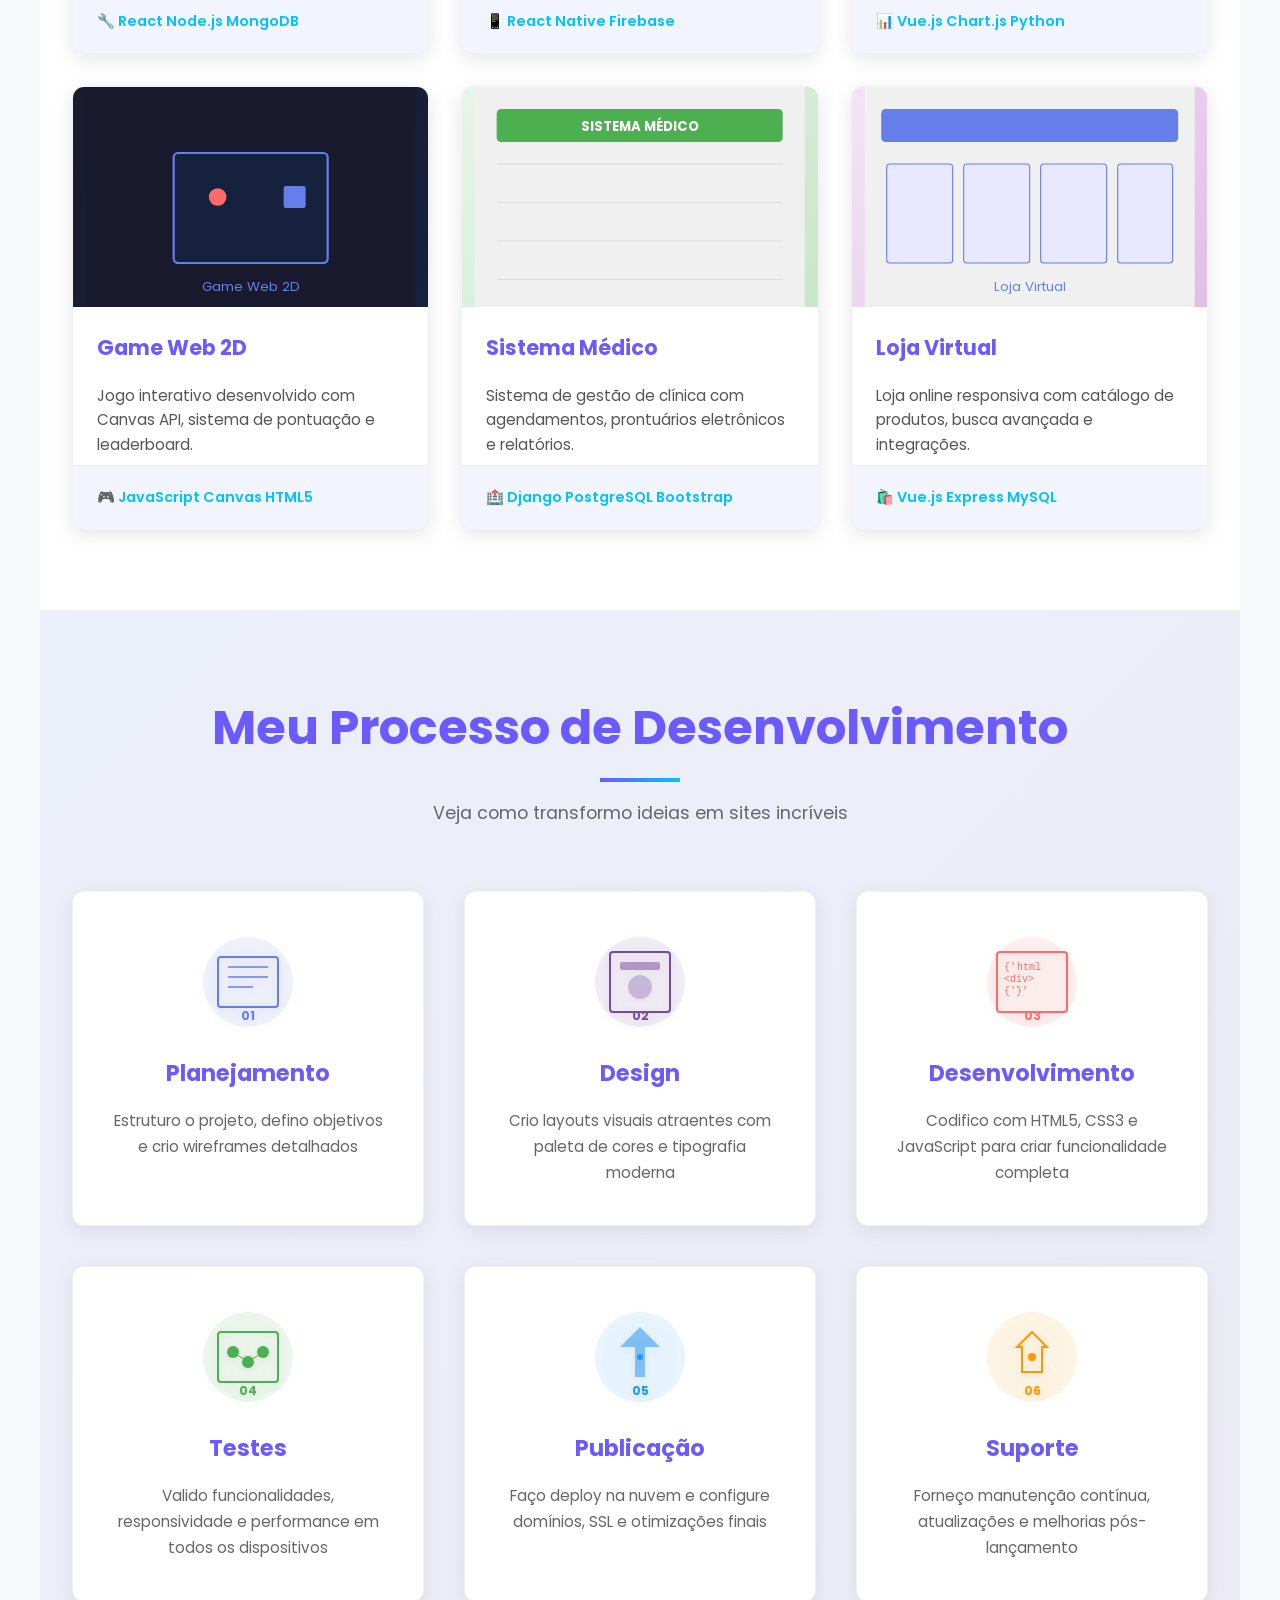
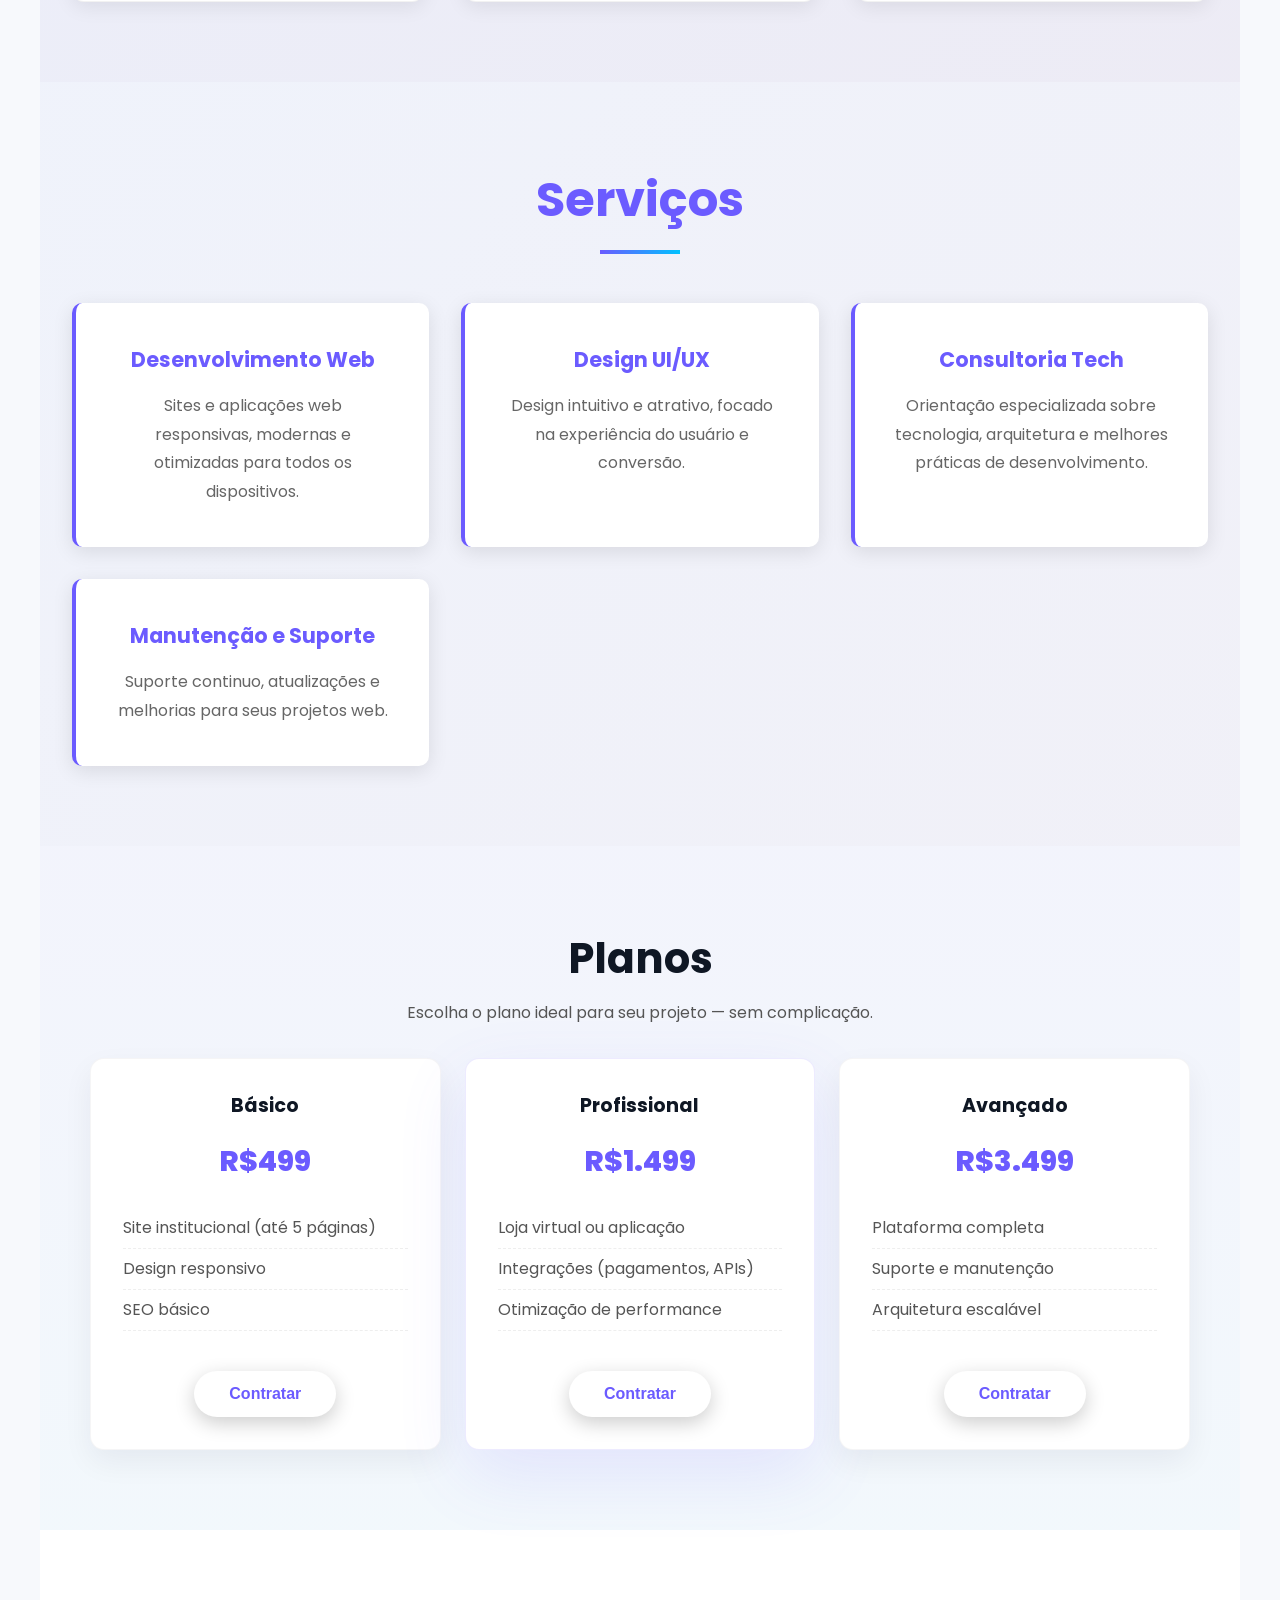
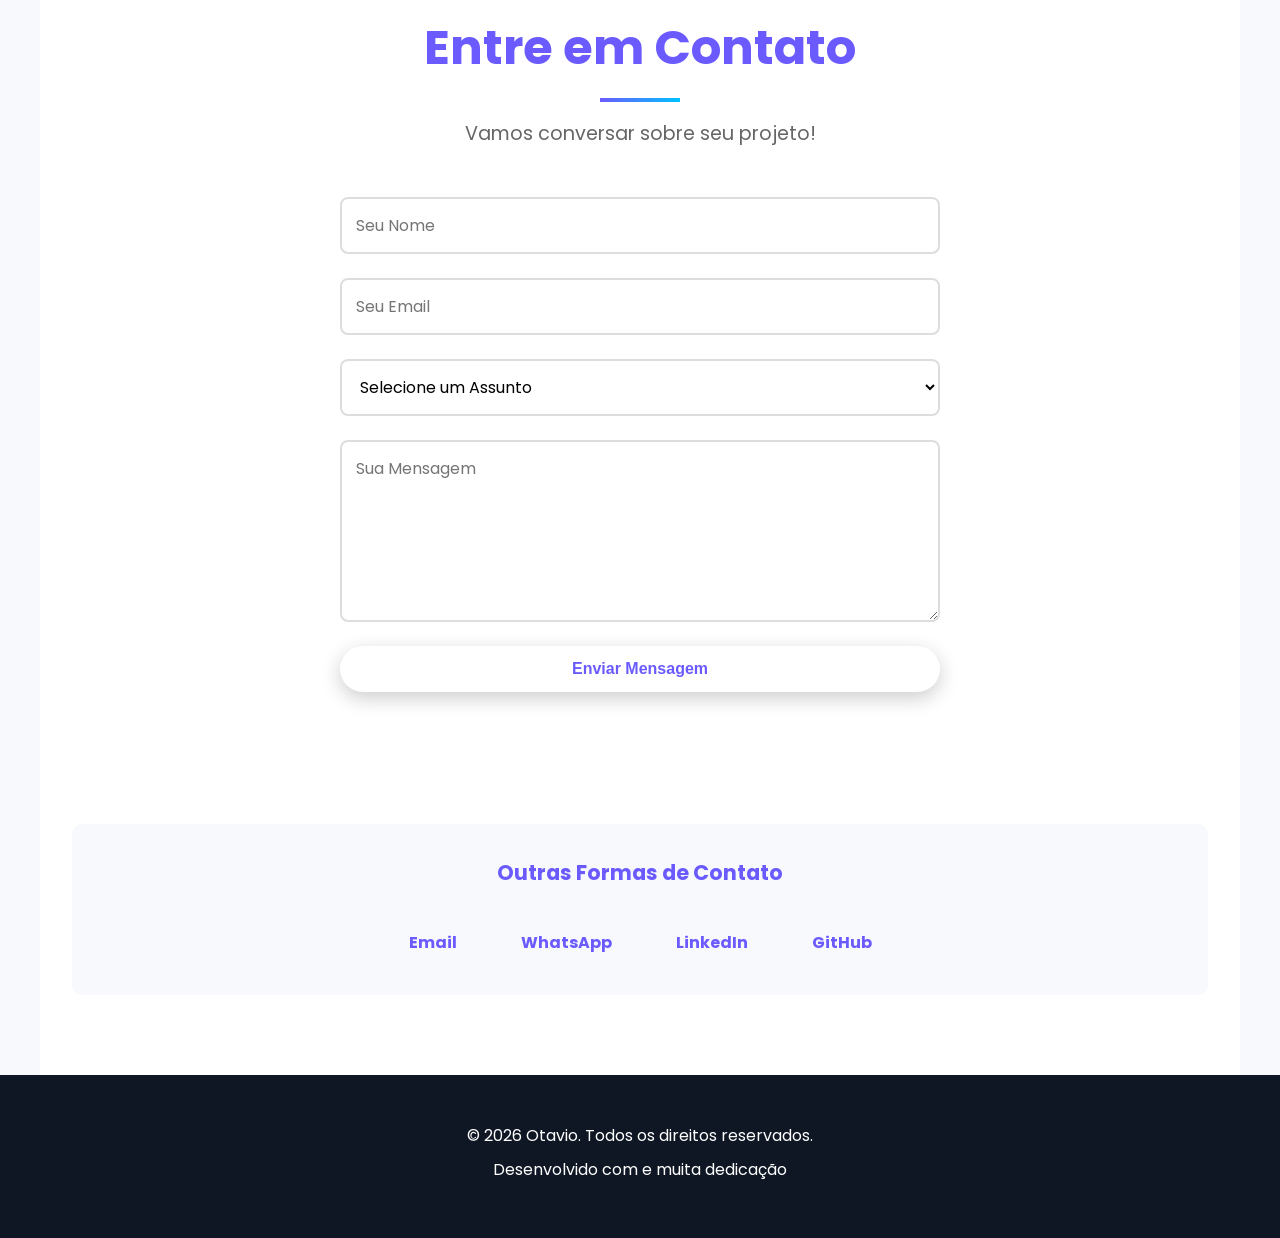
==== commit 26a2b43f: "Redesign: add Poppins, new hero layout, pricing section and JS fixes" ====
--- a/index.html
+++ b/index.html
@@ -3,8 +3,41 @@
 <head>
     <meta charset="UTF-8">
     <meta name="viewport" content="width=device-width, initial-scale=1.0">
-    <title>Otavio - Desenvolvedor & Criativo</title>
+    <meta name="description" content="Otavio - Desenvolvedor Full Stack profissional. Crio websites modernos, responsivos e otimizados. Especializado em React, Node.js e desenvolvimento web completo.">
+    <meta name="keywords" content="desenvolvedor web, full stack, HTML, CSS, JavaScript, React, Node.js, web design, criação de sites, portfólio">
+    <meta name="author" content="Otavio">
+    <meta name="theme-color" content="#667eea">
+    
+    <!-- Open Graph para redes sociais -->
+    <meta property="og:type" content="website">
+    <meta property="og:url" content="https://otavioilha15.github.io/otavio-progamador">
+    <meta property="og:title" content="Otavio - Desenvolvedor Full Stack & Designer Web">
+    <meta property="og:description" content="Portfólio profissional. Desenvolvimento web completo, design moderno e soluções digitais inovadoras.">
+    
+    <!-- Canonical URL -->
+    <link rel="canonical" href="https://otavioilha15.github.io/otavio-progamador">
+    
+    <title>Otavio - Desenvolvedor Full Stack & Designer Web | Portfólio Profissional</title>
+    <link rel="preconnect" href="https://fonts.googleapis.com">
+    <link rel="preconnect" href="https://fonts.gstatic.com" crossorigin>
+    <link href="https://fonts.googleapis.com/css2?family=Poppins:wght@400;600;700;800&display=swap" rel="stylesheet">
     <link rel="stylesheet" href="style.css">
+    <link rel="icon" href="favicon.svg" type="image/svg+xml">
+    
+    <!-- JSON-LD Schema Markup -->
+    <script type="application/ld+json">
+    {
+        "@context": "https://schema.org",
+        "@type": "Person",
+        "name": "Otavio",
+        "url": "https://otavioilha15.github.io/otavio-progamador",
+        "jobTitle": "Desenvolvedor Full Stack",
+        "email": "otavioilha15@gmail.com",
+        "telephone": "+5512992494622",
+        "image": "https://otavioilha15.github.io/otavio-progamador/favicon.svg",
+        "description": "Desenvolvedor Full Stack especializado em websites modernos e responsivos."
+    }
+    </script>
 </head>
 <body>
     <header>
@@ -29,25 +62,47 @@
                 <div class="shape shape-3"></div>
             </div>
             <div class="hero-content">
-                <div class="hero-tag">🚀 Bem-vindo ao meu portfólio</div>
-                <h1 class="hero-title">Transformando Ideias em Realidade Digital</h1>
-                <p class="hero-subtitle">Sou Otavio, um desenvolvedor full stack apaixonado por criar soluções web inovadoras e experiências digitais extraordinárias</p>
-                <div class="hero-buttons">
-                    <button id="btn-explorar" class="btn-primary btn-lg">Explorar Meu Trabalho</button>
-                    <button class="btn-secondary btn-lg">Ver Meus Projetos</button>
-                </div>
-                <div class="hero-stats">
-                    <div class="stat-item">
-                        <span class="stat-number">10+</span>
-                        <span class="stat-label">Projetos</span>
-                    </div>
-                    <div class="stat-item">
-                        <span class="stat-number">5+</span>
-                        <span class="stat-label">Clientes</span>
-                    </div>
-                    <div class="stat-item">
-                        <span class="stat-number">2+</span>
-                        <span class="stat-label">Anos</span>
+                <div class="hero-grid">
+                    <div class="hero-left">
+                        <div class="hero-tag">🚀 Bem-vindo ao meu portfólio</div>
+                        <h1 class="hero-title">Transformo ideias em produtos digitais de alto impacto</h1>
+                        <p class="hero-subtitle">Sou Otavio — desenvolvedor full stack. Entrego sites, lojas e aplicações otimizadas, acessíveis e com design centrado no usuário.</p>
+                        <div class="hero-buttons">
+                            <button id="btn-explorar" class="btn-primary btn-lg">Ver Projetos</button>
+                            <button class="btn-secondary btn-lg">Contratar Agora</button>
+                        </div>
+                        <div class="hero-stats">
+                            <div class="stat-item">
+                                <span class="stat-number">10+</span>
+                                <span class="stat-label">Projetos</span>
+                            </div>
+                            <div class="stat-item">
+                                <span class="stat-number">5+</span>
+                                <span class="stat-label">Clientes</span>
+                            </div>
+                            <div class="stat-item">
+                                <span class="stat-number">2+</span>
+                                <span class="stat-label">Anos</span>
+                            </div>
+                        </div>
+                    </div>
+                    <div class="hero-right">
+                        <div class="mockup">
+                            <svg viewBox="0 0 400 300" xmlns="http://www.w3.org/2000/svg" aria-hidden="true">
+                                <defs>
+                                    <linearGradient id="g1" x1="0" x2="1">
+                                        <stop offset="0%" stop-color="#6B5BFF"/>
+                                        <stop offset="100%" stop-color="#00C2FF"/>
+                                    </linearGradient>
+                                </defs>
+                                <rect rx="18" ry="18" x="4" y="4" width="392" height="292" fill="url(#g1)" opacity="0.12" />
+                                <rect rx="12" ry="12" x="24" y="24" width="352" height="232" fill="#fff"/>
+                                <rect x="36" y="36" width="300" height="28" rx="6" fill="#f5f7ff"/>
+                                <rect x="36" y="76" width="120" height="120" rx="8" fill="#f0f4ff"/>
+                                <rect x="168" y="76" width="180" height="32" rx="6" fill="#f5f7ff"/>
+                                <rect x="168" y="116" width="180" height="80" rx="8" fill="#fafcff"/>
+                            </svg>
+                        </div>
                     </div>
                 </div>
             </div>
@@ -350,6 +405,46 @@
                 <div class="service-card">
                     <h3>Manutenção e Suporte</h3>
                     <p>Suporte continuo, atualizações e melhorias para seus projetos web.</p>
+                </div>
+            </div>
+        </section>
+
+        <!-- PRICING / PLANOS SECTION -->
+        <section id="planos" class="pricing">
+            <h2>Planos</h2>
+            <p class="pricing-subtitle">Escolha o plano ideal para seu projeto — sem complicação.</p>
+            <div class="pricing-grid">
+                <div class="plan-card">
+                    <h3>Básico</h3>
+                    <p class="price">R$499</p>
+                    <ul>
+                        <li>Site institucional (até 5 páginas)</li>
+                        <li>Design responsivo</li>
+                        <li>SEO básico</li>
+                    </ul>
+                    <button class="btn-primary">Contratar</button>
+                </div>
+
+                <div class="plan-card plan-featured">
+                    <h3>Profissional</h3>
+                    <p class="price">R$1.499</p>
+                    <ul>
+                        <li>Loja virtual ou aplicação</li>
+                        <li>Integrações (pagamentos, APIs)</li>
+                        <li>Otimização de performance</li>
+                    </ul>
+                    <button class="btn-primary">Contratar</button>
+                </div>
+
+                <div class="plan-card">
+                    <h3>Avançado</h3>
+                    <p class="price">R$3.499</p>
+                    <ul>
+                        <li>Plataforma completa</li>
+                        <li>Suporte e manutenção</li>
+                        <li>Arquitetura escalável</li>
+                    </ul>
+                    <button class="btn-primary">Contratar</button>
                 </div>
             </div>
         </section>
--- a/style.css
+++ b/style.css
@@ -5,10 +5,10 @@
 }
 
 :root {
-    --primary: #667eea;
-    --secondary: #764ba2;
-    --dark: #1a1a1a;
-    --light: #f5f5f5;
+    --primary: #6B5BFF; /* gradient start */
+    --secondary: #00C2FF; /* gradient end */
+    --dark: #0f1724;
+    --light: #f7f9fc;
     --white: #ffffff;
     --accent: #ff6b6b;
 }
@@ -18,9 +18,9 @@
 }
 
 body {
-    font-family: 'Segoe UI', Tahoma, Geneva, Verdana, sans-serif;
+    font-family: 'Poppins', system-ui, -apple-system, 'Segoe UI', Roboto, 'Helvetica Neue', Arial;
     line-height: 1.6;
-    color: #333;
+    color: #223;
     background: var(--light);
 }
 
@@ -150,6 +150,79 @@
     position: relative;
     z-index: 1;
     max-width: 800px;
+}
+
+/* new hero layout (two-column) */
+.hero-grid {
+    display: grid;
+    grid-template-columns: 1fr 420px;
+    gap: 2.5rem;
+    align-items: center;
+    max-width: 1100px;
+    margin: 0 auto;
+}
+
+.hero-left {
+    text-align: left;
+}
+
+.hero-right .mockup {
+    border-radius: 18px;
+    overflow: hidden;
+    box-shadow: 0 30px 80px rgba(38, 35, 70, 0.15);
+    background: linear-gradient(135deg, rgba(107,91,255,0.08), rgba(0,194,255,0.06));
+    padding: 18px;
+}
+
+.mockup svg { width: 100%; height: auto; display: block; border-radius: 12px; }
+
+/* Pricing / Planos */
+.pricing {
+    padding: 80px 2rem;
+    background: linear-gradient(180deg, rgba(107,91,255,0.03), rgba(0,194,255,0.02));
+}
+
+.pricing h2 {
+    text-align: center;
+    font-size: 2.6rem;
+    color: var(--dark);
+    margin-bottom: 0.5rem;
+}
+
+.pricing-subtitle { text-align:center; color:#555; margin-bottom:2rem; }
+
+.pricing-grid {
+    display: grid;
+    grid-template-columns: repeat(auto-fit, minmax(250px, 1fr));
+    gap: 1.5rem;
+    max-width: 1100px;
+    margin: 0 auto;
+}
+
+.plan-card {
+    background: var(--white);
+    padding: 2rem;
+    border-radius: 14px;
+    text-align: center;
+    box-shadow: 0 12px 30px rgba(20, 20, 50, 0.06);
+    border: 1px solid rgba(15,23,36,0.04);
+    display: flex;
+    flex-direction: column;
+    gap: 1rem;
+}
+
+.plan-card h3 { color: var(--dark); font-size: 1.2rem; }
+.plan-card .price { font-size: 1.8rem; font-weight: 800; color: var(--primary); }
+.plan-card ul { list-style: none; padding: 0; margin: 0.5rem 0 1rem; color:#555; text-align:left; }
+.plan-card ul li { padding: 0.45rem 0; border-bottom: 1px dashed #eee; }
+.plan-card button { margin-top: 0.5rem; align-self: center; }
+
+.plan-featured { transform: translateY(-8px); box-shadow: 0 25px 70px rgba(107,91,255,0.12); border: 1px solid rgba(107,91,255,0.12); }
+
+@media (max-width: 900px) {
+    .hero-grid { grid-template-columns: 1fr; }
+    .hero-right { order: 2; }
+    .hero-left { order: 1; }
 }
 
 .hero-tag {
